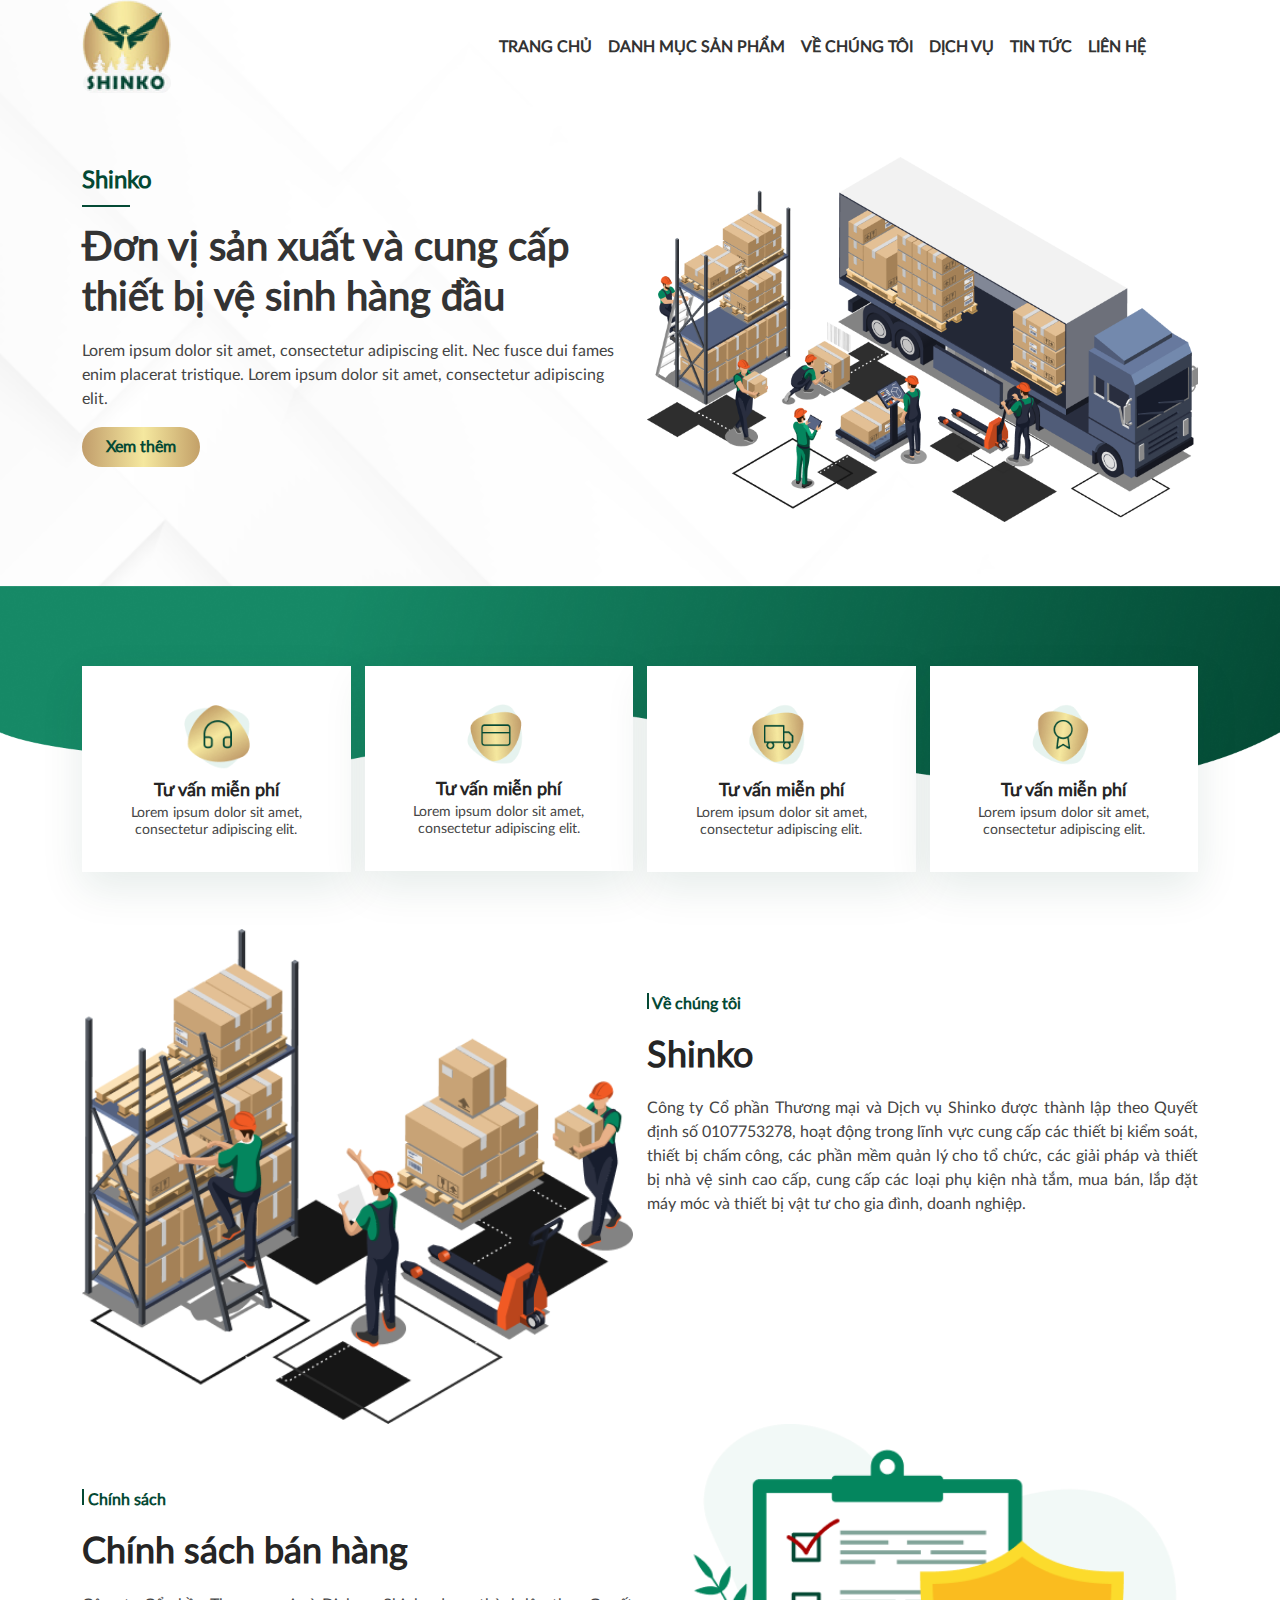
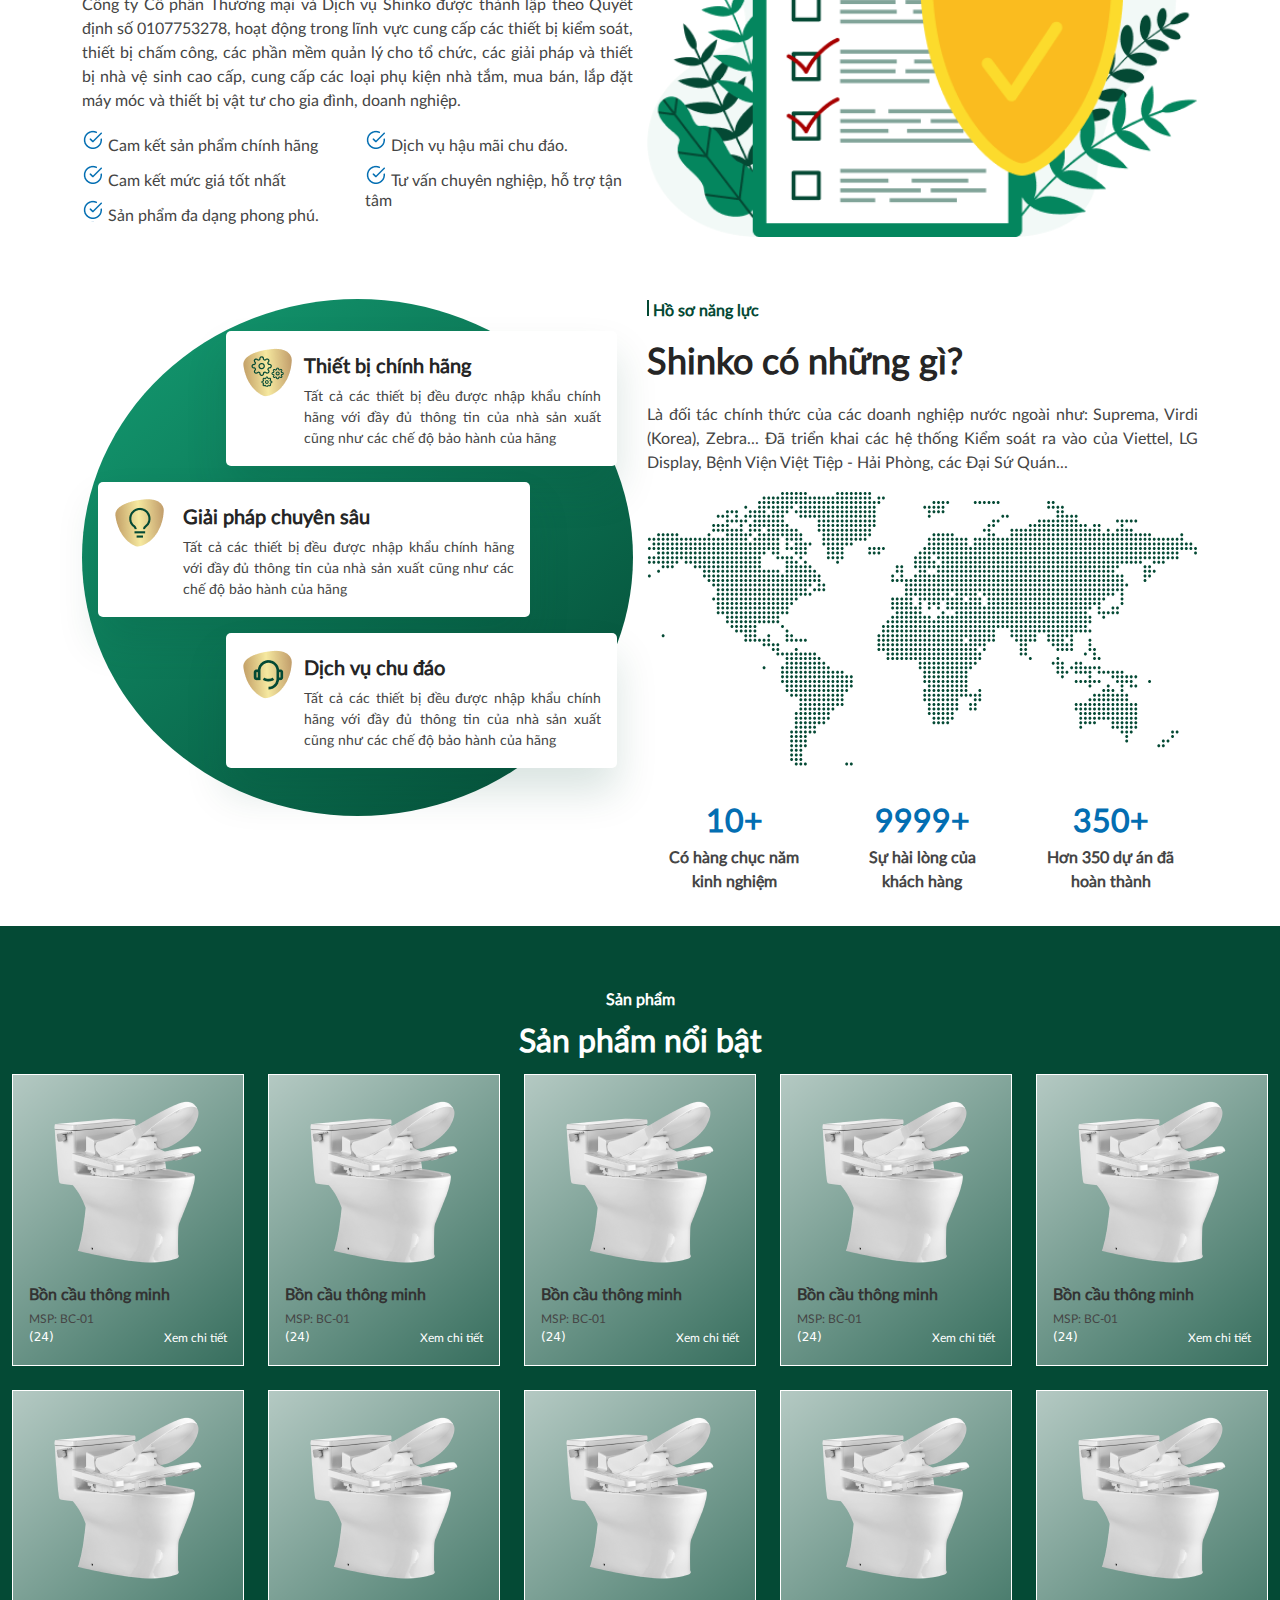
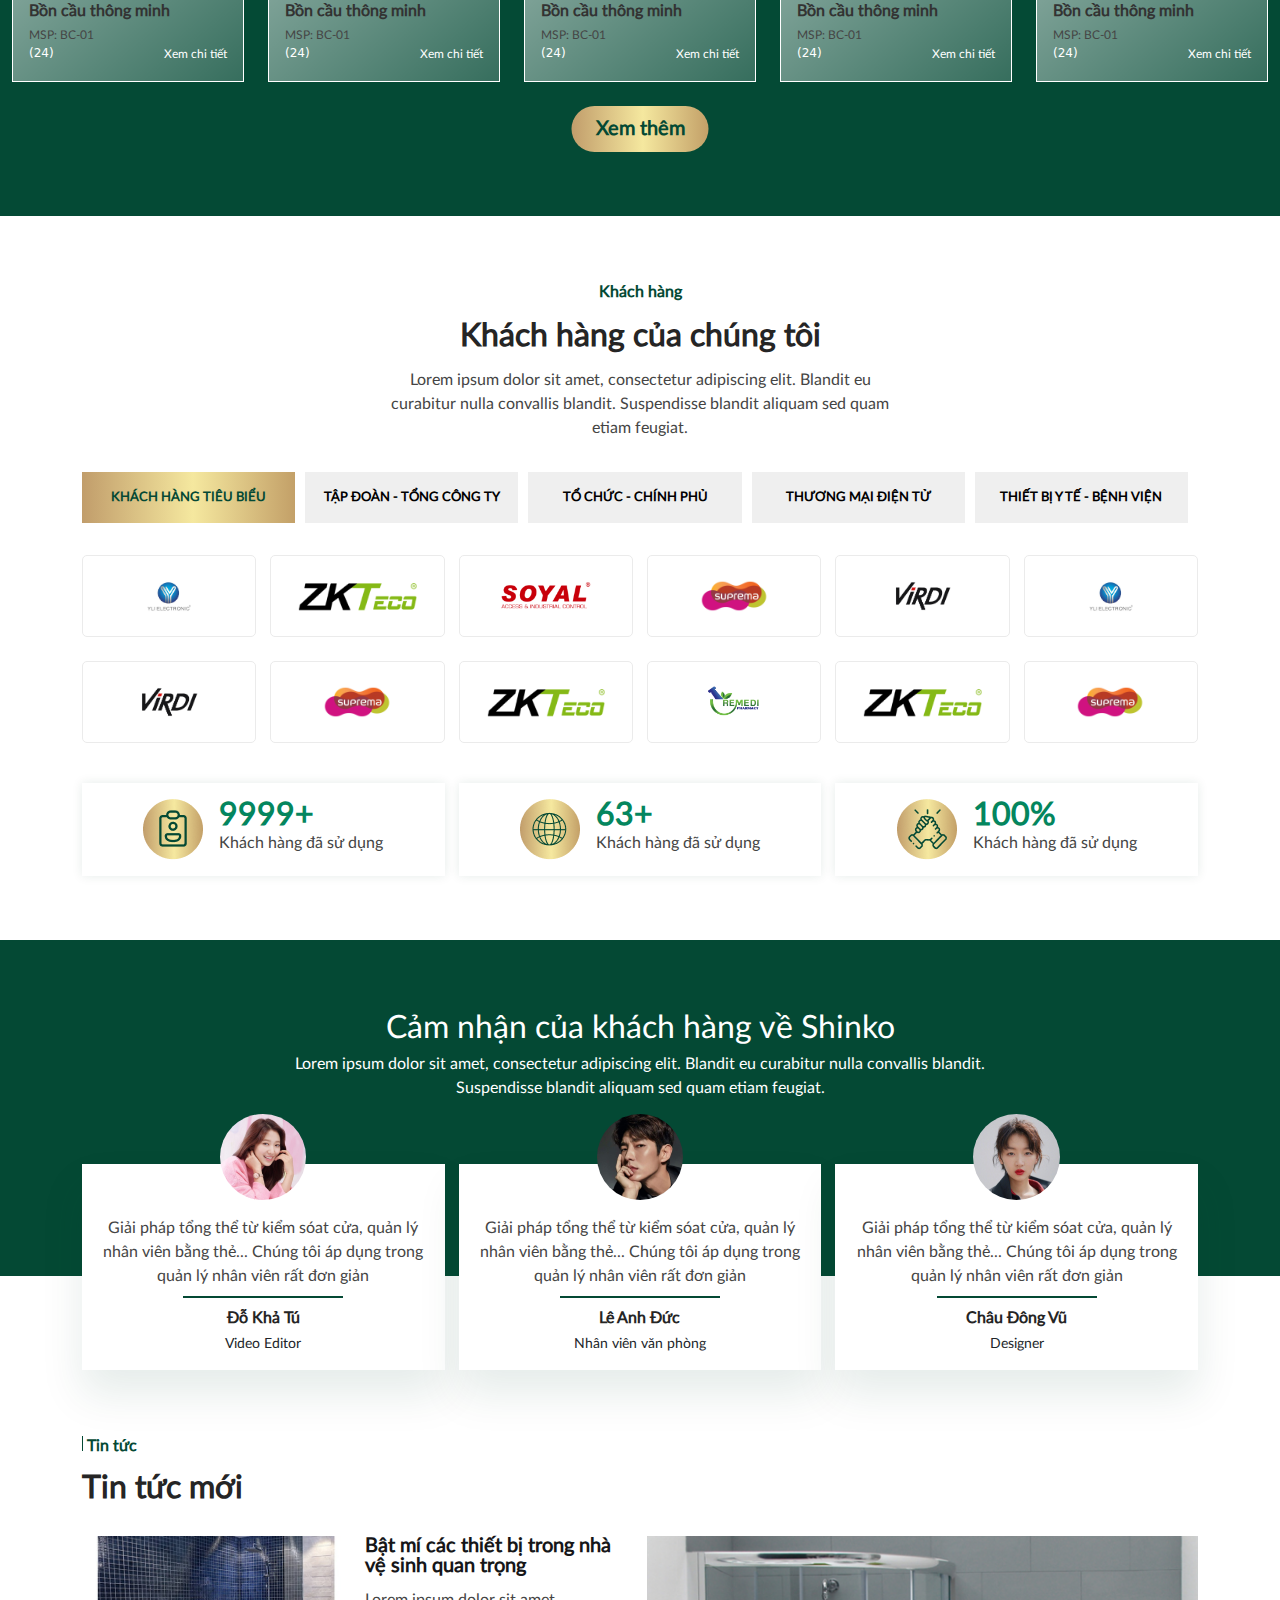
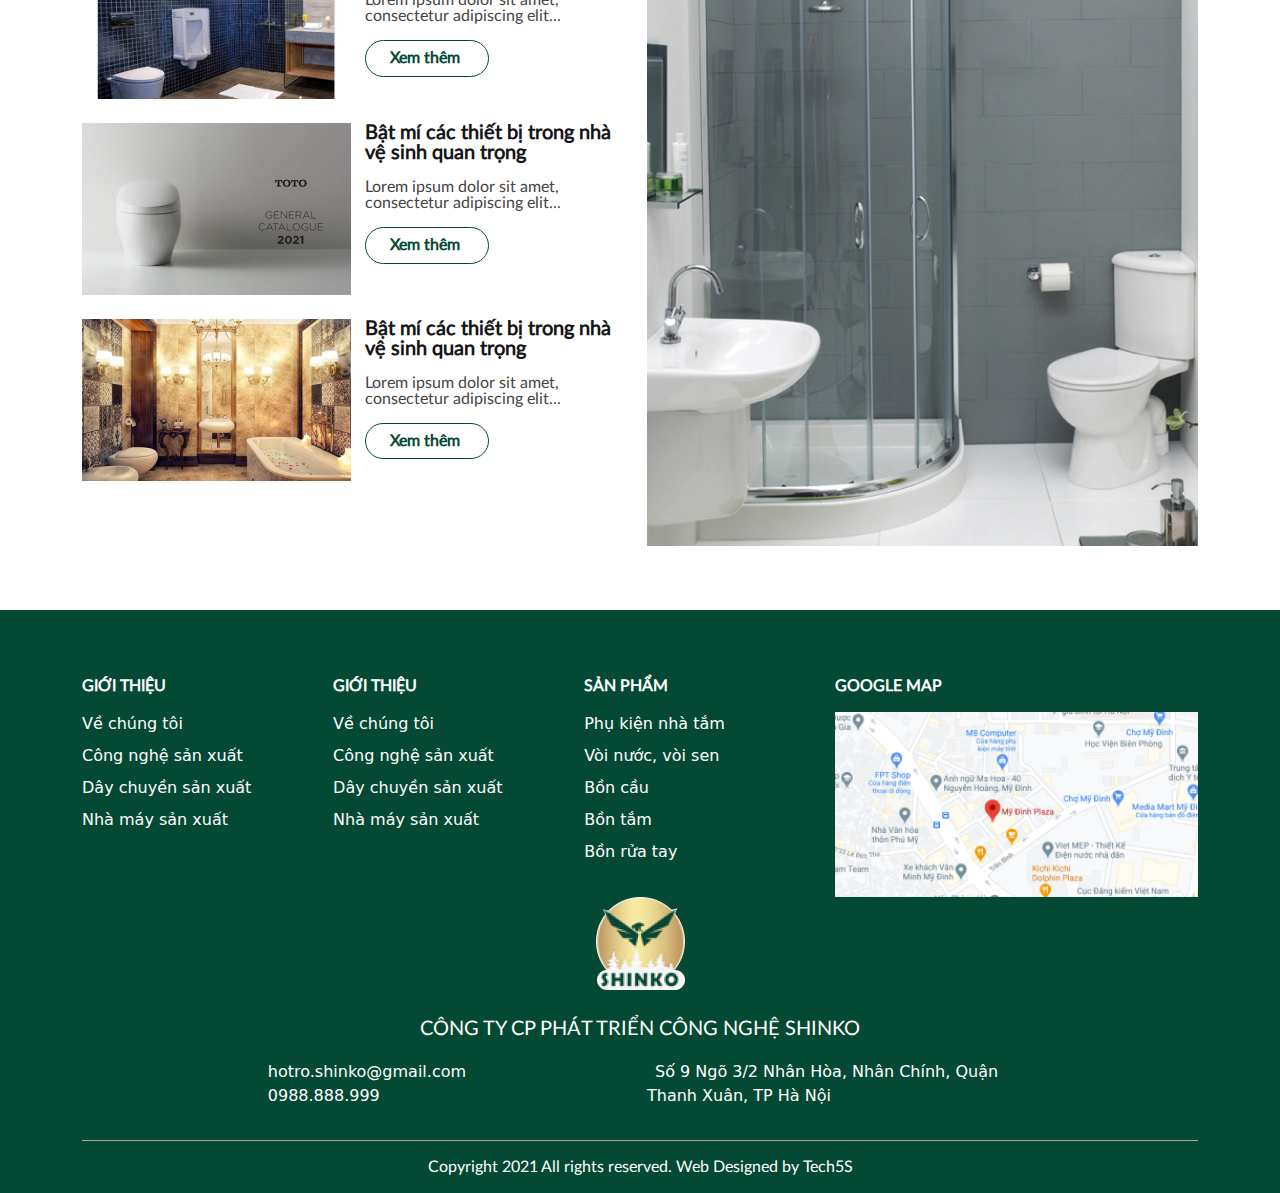
==== index2.html @ 2ec3ad92 "first-commit" ====
<!DOCTYPE html>
<html lang="en">

<head>
    <meta charset="UTF-8">
    <meta http-equiv="X-UA-Compatible" content="IE=edge">
    <meta name="viewport" content="width=device-width, initial-scale=1.0">
    <link rel="stylesheet" href="css/bootstrap.min.css">
    <link rel="stylesheet" href="css/style2.css">
    <link rel="stylesheet" href="css/responsive.css">
    <link rel="stylesheet" href="https://unpkg.com/swiper/swiper-bundle.min.css" />
    <link rel="stylesheet" href="https://pro.fontawesome.com/releases/v5.10.0/css/all.css"
        integrity="sha384-AYmEC3Yw5cVb3ZcuHtOA93w35dYTsvhLPVnYs9eStHfGJvOvKxVfELGroGkvsg+p" crossorigin="anonymous" />
    <title>Document</title>
</head>

<body>
    <header>
        <div class="container">
            <div class="header">
                <div class="row align-items-center justify-content-between">
                    <div class="col-lg-4">
                        <div class="logo">
                            <a href="" class="">
                                <img src="images/Mask Group (11).png" alt="">
                            </a>
                        </div>
                    </div>
                    <div class="col-lg-8">
                        <div class="nav-menu">
                            <ul>
                                <li><a href="">Trang chủ</a></li>
                                <li><a href="">Danh mục sản phẩm</a></li>
                                <li><a href="">Về chúng tôi</a></li>
                                <li><a href="">Dịch vụ</a></li>
                                <li><a href="">Tin tức</a></li>
                                <li><a href="">Liên hệ</a></li>
                            </ul>
                            <div class="search">
                                <i class="fal fa-search"></i>
                            </div>
                        </div>

                    </div>
                </div>
            </div>
        </div>
        <section class="banner">
            <div class="container">
                <div class="row">
                    <div class="col-lg-6">
                        <div class="banner-box">
                            <div class="title">
                                <a href="" class="text">
                                    Shinko
                                </a>
                            </div>
                            <div class="content-banner">
                                <a href="" class="text">
                                    Đơn vị sản xuất và cung cấp thiết bị vệ sinh hàng đầu
                                </a>
                            </div>
                            <div class="text_">
                                Lorem ipsum dolor sit amet, consectetur adipiscing elit. Nec fusce dui fames enim
                                placerat
                                tristique. Lorem ipsum dolor
                                sit amet, consectetur adipiscing elit.
                            </div>
                            <input type="submit" class="btn-banner" value="Xem thêm">
                        </div>
                    </div>
                    <div class="col-lg-6">
                        <div class="box-img"><a href="" class="c-img">
                                <img src="images/Group111.png" alt="">
                            </a></div>
                    </div>
                </div>
            </div>
        </section>
    </header>

    <section class="service">
        <div class="container">
            <div class="row">
                <div class="col-lg-3 col-6 mb_30">
                    <div class="box-service">
                        <div class="box-img">
                            <a href="" class="">
                                <img src="images/Group 3022.png" alt="">
                            </a>
                        </div>
                        <div class="title"><a href="" class="text">
                                Tư vấn miễn phí
                            </a></div>
                        <div class="text-content">
                            Lorem ipsum dolor sit amet, consectetur adipiscing elit.
                        </div>
                    </div>
                </div>
                <div class="col-lg-3 col-6 mb_30">
                    <div class="box-service">
                        <div class="box-img">
                            <a href="" class="">
                                <img src="images/Group 3023.png" alt="">
                            </a>
                        </div>
                        <div class="title"><a href="" class="text">
                                Tư vấn miễn phí
                            </a></div>
                        <div class="text-content">
                            Lorem ipsum dolor sit amet, consectetur adipiscing elit.
                        </div>
                    </div>
                </div>
                <div class="col-lg-3 col-6 mb_30">
                    <div class="box-service">
                        <div class="box-img">
                            <a href="" class="">
                                <img src="images/Group 3024.png" alt="">
                            </a>
                        </div>
                        <div class="title"><a href="" class="text">
                                Tư vấn miễn phí
                            </a></div>
                        <div class="text-content">
                            Lorem ipsum dolor sit amet, consectetur adipiscing elit.
                        </div>
                    </div>
                </div>
                <div class="col-lg-3 col-6 mb_30">
                    <div class="box-service">
                        <div class="box-img">
                            <a href="" class="">
                                <img src="images/Group 3025.png" alt="">
                            </a>
                        </div>
                        <div class="title"><a href="" class="text">
                                Tư vấn miễn phí
                            </a></div>
                        <div class="text-content">
                            Lorem ipsum dolor sit amet, consectetur adipiscing elit.
                        </div>
                    </div>
                </div>
            </div>
        </div>
    </section>
    <section class="policy">
        <div class="container">
            <div class="row">
                <div class="col-lg-6 col-sm-6">
                    <div class="box-1">
                        <div class="box-img">
                            <a href="" class="c-img">
                                <img src="images/Frame.png" alt="">
                            </a>
                        </div>
                    </div>
                </div>
                <div class="col-lg-6 col-sm-6">
                    <div class="box-text">
                        <div class="content">
                            <a href="" class="text">
                                Về chúng tôi
                            </a>
                        </div>
                        <div class="title">
                            <a href="" class="text">
                                Shinko
                            </a>
                        </div>
                        <div class="text_">
                            Công ty Cổ phần Thương mại và Dịch vụ Shinko được thành lập theo Quyết định số 0107753278,
                            hoạt động trong lĩnh vực cung
                            cấp các thiết bị kiểm soát, thiết bị chấm công, các phần mềm quản lý cho tổ chức, các giải
                            pháp và thiết bị nhà vệ sinh
                            cao cấp, cung cấp các loại phụ kiện nhà tắm, mua bán, lắp đặt máy móc và thiết bị vật tư cho
                            gia đình, doanh nghiệp.
                        </div>
                    </div>
                </div>
            </div>
            <div class="row">

                <div class="col-lg-6 col-sm-6">
                    <div class="box-text">
                        <div class="content">
                            <a href="" class="text">
                                Chính sách
                            </a>
                        </div>
                        <div class="title">
                            <a href="" class="text">
                                Chính sách bán hàng
                            </a>
                        </div>
                        <div class="text_">
                            Công ty Cổ phần Thương mại và Dịch vụ Shinko được thành lập theo Quyết định số 0107753278,
                            hoạt động trong lĩnh vực cung
                            cấp các thiết bị kiểm soát, thiết bị chấm công, các phần mềm quản lý cho tổ chức, các giải
                            pháp và thiết bị nhà vệ sinh
                            cao cấp, cung cấp các loại phụ kiện nhà tắm, mua bán, lắp đặt máy móc và thiết bị vật tư cho
                            gia đình, doanh nghiệp.
                        </div>
                        <div class="row">
                            <div class="col-lg-6 col-sm-6">
                                <div class="box-stick">
                                    <div class="text">
                                        Cam kết sản phẩm chính hãng
                                    </div>
                                    <div class="text">
                                        Cam kết mức giá tốt nhất
                                    </div>
                                    <div class="text">
                                        Sản phẩm đa dạng phong phú.
                                    </div>
                                </div>
                            </div>
                            <div class="col-lg-6 col-sm-6">
                                <div class="box-stick">
                                    <div class="text">
                                        Dịch vụ hậu mãi chu đáo.
                                    </div>
                                    <div class="text">
                                        Tư vấn chuyên nghiệp, hỗ trợ tận tâm
                                    </div>
                                </div>
                            </div>
                        </div>
                    </div>
                </div>
                <div class="col-lg-6 col-sm-6">
                    <div class="box-1">
                        <div class="box-img">
                            <a href="" class="c-img">
                                <img src="images/Frame1.png" alt="">
                            </a>
                        </div>
                    </div>
                </div>
            </div>
            <div class="row">
                <div class="col-lg-6">
                    <div class="box-2">
                        <div class="box-text_">
                            <div class="row">
                                <div class="col-lg-2">
                                    <div class="box-text__">
                                        <div class="box-img">
                                            <a href=""><img src="images/Group 3036.png" alt=""></a>
                                        </div>
                                    </div>
                                </div>
                                <div class="col-lg-10">
                                    <div class="text__">
                                        <div class="title">
                                            <a href="" class="text">
                                                Thiết bị chính hãng
                                            </a>
                                        </div>
                                        <div class="text">
                                            Tất cả các thiết bị đều được nhập khẩu chính hãng với đầy đủ thông tin của
                                            nhà sản xuất cũng như các chế độ bảo hành của
                                            hãng
                                        </div>
                                    </div>
                                </div>
                            </div>
                        </div>
                        <div class="box-text_ ml_0">
                            <div class="row">
                                <div class="col-lg-2">
                                    <div class="box-text__">
                                        <div class="box-img">
                                            <a href=""><img src="images/Group 3733.png" alt=""></a>
                                        </div>
                                    </div>
                                </div>
                                <div class="col-lg-10">
                                    <div class="text__">
                                        <div class="title">
                                            <a href="" class="text">
                                                Giải pháp chuyên sâu
                                            </a>
                                        </div>
                                        <div class="text">
                                            Tất cả các thiết bị đều được nhập khẩu chính hãng với đầy đủ thông tin của
                                            nhà sản xuất cũng như các chế độ bảo hành của
                                            hãng
                                        </div>
                                    </div>
                                </div>
                            </div>
                        </div>
                        <div class="box-text_">
                            <div class="row">
                                <div class="col-lg-2">
                                    <div class="box-text__">
                                        <div class="box-img">
                                            <a href=""><img src="images/Group 3734.png" alt=""></a>
                                        </div>
                                    </div>
                                </div>
                                <div class="col-lg-10">
                                    <div class="text__">
                                        <div class="title">
                                            <a href="" class="text">
                                                Dịch vụ chu đáo
                                            </a>
                                        </div>
                                        <div class="text">
                                            Tất cả các thiết bị đều được nhập khẩu chính hãng với đầy đủ thông tin của
                                            nhà sản xuất cũng như các chế độ bảo hành của
                                            hãng
                                        </div>
                                    </div>
                                </div>
                            </div>
                        </div>
                    </div>
                </div>
                <div class="col-lg-6">
                    <div class="box-text p_0">
                        <div class="content">
                            <a href="" class="text">
                                Hồ sơ năng lực
                            </a>
                        </div>
                        <div class="title">
                            <a href="" class="text">
                                Shinko có những gì?
                            </a>
                        </div>
                        <div class="text_">
                            Là đối tác chính thức của các doanh nghiệp nước ngoài như: Suprema, Virdi (Korea), Zebra...

                            Đã triển khai các hệ thống Kiểm soát ra vào của Viettel, LG Display, Bệnh Viện Việt Tiệp -
                            Hải Phòng, các Đại Sứ Quán...
                        </div>
                        <div class="box-img">
                            <a href="" class="c-img">
                                <img src="images/Vector.svg" alt="">
                            </a>
                        </div>
                        <div class="row">
                            <div class="col-lg-4 col-6">
                                <div class="box-sl">
                                    <div class="text_bold">
                                        <a href="" class="text">
                                            10+
                                        </a>
                                    </div>
                                    <div class="text_light">
                                        Có hàng chục năm kinh nghiệm
                                    </div>
                                </div>
                            </div>
                            <div class="col-lg-4 col-6">
                                <div class="box-sl">
                                    <div class="text_bold">
                                        <a href="" class="text">
                                            9999+
                                        </a>
                                    </div>
                                    <div class="text_light">
                                        Sự hài lòng của khách hàng
                                    </div>
                                </div>
                            </div>
                            <div class="col-lg-4 col-12">
                                <div class="box-sl">
                                    <div class="text_bold">
                                        <a href="" class="text">
                                            350+
                                        </a>
                                    </div>
                                    <div class="text_light">
                                        Hơn 350 dự án đã hoàn thành
                                    </div>
                                </div>
                            </div>
                        </div>
                    </div>
                </div>
            </div>
        </div>
    </section>
    <section class="products">
        <div class="container">
            <div class="title">
                <div class="text">
                    Sản phẩm
                </div>
            </div>
            <div class="text-content">
                <div class="text">Sản phẩm nổi bật</div>
            </div>
        </div>
        <div class="container-fluid">
            <div class="row row-cols-5">
                <div class="col mb_30">
                    <div class="box-product">
                        <div class="box-img">
                            <a href="" class="">
                                <img src="images/—Pngtree—toilet picture_5628728 1.png" alt="">
                            </a>
                        </div>
                        <div class="title-product">
                            <a href="" class="text">
                                Bồn cầu thông minh
                            </a>
                        </div>
                        <div class="code">
                            MSP: BC-01
                        </div>
                        <div class="box-star">
                            <div class="star">
                                <a href="">
                                    <i class="fas fa-star"></i>
                                </a>
                                <a href="">
                                    <i class="fas fa-star"></i>
                                </a>
                                <a href="">
                                    <i class="fas fa-star"></i>
                                </a>
                                <a href="">
                                    <i class="fas fa-star"></i>
                                </a>
                                <a href="">
                                    <i class="fas fa-star"></i>
                                </a>
                                <span>
                                    (24)
                                </span>

                            </div>
                            <div class="text">
                                <a href="">Xem chi tiết<i class="fal fa-angle-double-right"></i></a>
                            </div>
                        </div>
                    </div>
                </div>
                <div class="col mb_30">
                    <div class="box-product">
                        <div class="box-img">
                            <a href="" class="">
                                <img src="images/—Pngtree—toilet picture_5628728 1.png" alt="">
                            </a>
                        </div>
                        <div class="title-product">
                            <a href="" class="text">
                                Bồn cầu thông minh
                            </a>
                        </div>
                        <div class="code">
                            MSP: BC-01
                        </div>
                        <div class="box-star">
                            <div class="star">
                                <a href="">
                                    <i class="fas fa-star"></i>
                                </a>
                                <a href="">
                                    <i class="fas fa-star"></i>
                                </a>
                                <a href="">
                                    <i class="fas fa-star"></i>
                                </a>
                                <a href="">
                                    <i class="fas fa-star"></i>
                                </a>
                                <a href="">
                                    <i class="fas fa-star"></i>
                                </a>
                                <span>
                                    (24)
                                </span>
                            </div>
                            <div class="text">
                                <a href="">Xem chi tiết<i class="fal fa-angle-double-right"></i></a>
                            </div>
                        </div>
                    </div>
                </div>
                <div class="col mb_30">
                    <div class="box-product">
                        <div class="box-img">
                            <a href="" class="">
                                <img src="images/—Pngtree—toilet picture_5628728 1.png" alt="">
                            </a>
                        </div>
                        <div class="title-product">
                            <a href="" class="text">
                                Bồn cầu thông minh
                            </a>
                        </div>
                        <div class="code">
                            MSP: BC-01
                        </div>
                        <div class="box-star">
                            <div class="star">
                                <a href="">
                                    <i class="fas fa-star"></i>
                                </a>
                                <a href="">
                                    <i class="fas fa-star"></i>
                                </a>
                                <a href="">
                                    <i class="fas fa-star"></i>
                                </a>
                                <a href="">
                                    <i class="fas fa-star"></i>
                                </a>
                                <a href="">
                                    <i class="fas fa-star"></i>
                                </a>
                                <span>
                                    (24)
                                </span>
                            </div>
                            <div class="text">
                                <a href="">Xem chi tiết<i class="fal fa-angle-double-right"></i></a>
                            </div>
                        </div>
                    </div>
                </div>
                <div class="col mb_30">
                    <div class="box-product">
                        <div class="box-img">
                            <a href="" class="">
                                <img src="images/—Pngtree—toilet picture_5628728 1.png" alt="">
                            </a>
                        </div>
                        <div class="title-product">
                            <a href="" class="text">
                                Bồn cầu thông minh
                            </a>
                        </div>
                        <div class="code">
                            MSP: BC-01
                        </div>
                        <div class="box-star">
                            <div class="star">
                                <a href="">
                                    <i class="fas fa-star"></i>
                                </a>
                                <a href="">
                                    <i class="fas fa-star"></i>
                                </a>
                                <a href="">
                                    <i class="fas fa-star"></i>
                                </a>
                                <a href="">
                                    <i class="fas fa-star"></i>
                                </a>
                                <a href="">
                                    <i class="fas fa-star"></i>
                                </a>
                                <span>
                                    (24)
                                </span>
                            </div>
                            <div class="text">
                                <a href="">Xem chi tiết<i class="fal fa-angle-double-right"></i></a>
                            </div>
                        </div>
                    </div>
                </div>
                <div class="col mb_30">
                    <div class="box-product">
                        <div class="box-img">
                            <a href="" class="">
                                <img src="images/—Pngtree—toilet picture_5628728 1.png" alt="">
                            </a>
                        </div>
                        <div class="title-product">
                            <a href="" class="text">
                                Bồn cầu thông minh
                            </a>
                        </div>
                        <div class="code">
                            MSP: BC-01
                        </div>
                        <div class="box-star">
                            <div class="star">
                                <a href="">
                                    <i class="fas fa-star"></i>
                                </a>
                                <a href="">
                                    <i class="fas fa-star"></i>
                                </a>
                                <a href="">
                                    <i class="fas fa-star"></i>
                                </a>
                                <a href="">
                                    <i class="fas fa-star"></i>
                                </a>
                                <a href="">
                                    <i class="fas fa-star"></i>
                                </a>
                                <span>
                                    (24)
                                </span>
                            </div>
                            <div class="text">
                                <a href="">Xem chi tiết<i class="fal fa-angle-double-right"></i></a>
                            </div>
                        </div>
                    </div>
                </div>
                <div class="col mb_30">
                    <div class="box-product">
                        <div class="box-img">
                            <a href="" class="">
                                <img src="images/—Pngtree—toilet picture_5628728 1.png" alt="">
                            </a>
                        </div>
                        <div class="title-product">
                            <a href="" class="text">
                                Bồn cầu thông minh
                            </a>
                        </div>
                        <div class="code">
                            MSP: BC-01
                        </div>
                        <div class="box-star">
                            <div class="star">
                                <a href="">
                                    <i class="fas fa-star"></i>
                                </a>
                                <a href="">
                                    <i class="fas fa-star"></i>
                                </a>
                                <a href="">
                                    <i class="fas fa-star"></i>
                                </a>
                                <a href="">
                                    <i class="fas fa-star"></i>
                                </a>
                                <a href="">
                                    <i class="fas fa-star"></i>
                                </a>
                                <span>
                                    (24)
                                </span>
                            </div>
                            <div class="text">
                                <a href="">Xem chi tiết<i class="fal fa-angle-double-right"></i></a>
                            </div>
                        </div>
                    </div>
                </div>
                <div class="col mb_30">
                    <div class="box-product">
                        <div class="box-img">
                            <a href="" class="">
                                <img src="images/—Pngtree—toilet picture_5628728 1.png" alt="">
                            </a>
                        </div>
                        <div class="title-product">
                            <a href="" class="text">
                                Bồn cầu thông minh
                            </a>
                        </div>
                        <div class="code">
                            MSP: BC-01
                        </div>
                        <div class="box-star">
                            <div class="star">
                                <a href="">
                                    <i class="fas fa-star"></i>
                                </a>
                                <a href="">
                                    <i class="fas fa-star"></i>
                                </a>
                                <a href="">
                                    <i class="fas fa-star"></i>
                                </a>
                                <a href="">
                                    <i class="fas fa-star"></i>
                                </a>
                                <a href="">
                                    <i class="fas fa-star"></i>
                                </a>
                                <span>
                                    (24)
                                </span>
                            </div>
                            <div class="text">
                                <a href="">Xem chi tiết<i class="fal fa-angle-double-right"></i></a>
                            </div>
                        </div>
                    </div>
                </div>
                <div class="col mb_30">
                    <div class="box-product">
                        <div class="box-img">
                            <a href="" class="">
                                <img src="images/—Pngtree—toilet picture_5628728 1.png" alt="">
                            </a>
                        </div>
                        <div class="title-product">
                            <a href="" class="text">
                                Bồn cầu thông minh
                            </a>
                        </div>
                        <div class="code">
                            MSP: BC-01
                        </div>
                        <div class="box-star">
                            <div class="star">
                                <a href="">
                                    <i class="fas fa-star"></i>
                                </a>
                                <a href="">
                                    <i class="fas fa-star"></i>
                                </a>
                                <a href="">
                                    <i class="fas fa-star"></i>
                                </a>
                                <a href="">
                                    <i class="fas fa-star"></i>
                                </a>
                                <a href="">
                                    <i class="fas fa-star"></i>
                                </a>
                                <span>
                                    (24)
                                </span>
                            </div>
                            <div class="text">
                                <a href="">Xem chi tiết<i class="fal fa-angle-double-right"></i></a>
                            </div>
                        </div>
                    </div>
                </div>
                <div class="col mb_30">
                    <div class="box-product">
                        <div class="box-img">
                            <a href="" class="">
                                <img src="images/—Pngtree—toilet picture_5628728 1.png" alt="">
                            </a>
                        </div>
                        <div class="title-product">
                            <a href="" class="text">
                                Bồn cầu thông minh
                            </a>
                        </div>
                        <div class="code">
                            MSP: BC-01
                        </div>
                        <div class="box-star">
                            <div class="star">
                                <a href="">
                                    <i class="fas fa-star"></i>
                                </a>
                                <a href="">
                                    <i class="fas fa-star"></i>
                                </a>
                                <a href="">
                                    <i class="fas fa-star"></i>
                                </a>
                                <a href="">
                                    <i class="fas fa-star"></i>
                                </a>
                                <a href="">
                                    <i class="fas fa-star"></i>
                                </a>
                                <span>
                                    (24)
                                </span>
                            </div>
                            <div class="text">
                                <a href="">Xem chi tiết<i class="fal fa-angle-double-right"></i></a>
                            </div>
                        </div>
                    </div>
                </div>
                <div class="col mb_30">
                    <div class="box-product">
                        <div class="box-img">
                            <a href="" class="">
                                <img src="images/—Pngtree—toilet picture_5628728 1.png" alt="">
                            </a>
                        </div>
                        <div class="title-product">
                            <a href="" class="text">
                                Bồn cầu thông minh
                            </a>
                        </div>
                        <div class="code">
                            MSP: BC-01
                        </div>
                        <div class="box-star">
                            <div class="star">
                                <a href="">
                                    <i class="fas fa-star"></i>
                                </a>
                                <a href="">
                                    <i class="fas fa-star"></i>
                                </a>
                                <a href="">
                                    <i class="fas fa-star"></i>
                                </a>
                                <a href="">
                                    <i class="fas fa-star"></i>
                                </a>
                                <a href="">
                                    <i class="fas fa-star"></i>
                                </a>
                                <span>
                                    (24)
                                </span>
                            </div>
                            <div class="text">
                                <a href="">Xem chi tiết<i class="fal fa-angle-double-right"></i></a>
                            </div>
                        </div>
                    </div>
                </div>
            </div>
            <button>Xem thêm</button>
        </div>
    </section>
    <section class="client">
        <div class="container">
            <div class="title">
                <a href="" class="text">Khách hàng</a>
            </div>
            <div class="text-content">
                <a href="" class="text">
                    Khách hàng của chúng tôi
                </a>
            </div>
            <div class="text_p">
                Lorem ipsum dolor sit amet, consectetur adipiscing elit. Blandit eu curabitur nulla convallis blandit.
                Suspendisse
                blandit aliquam sed quam etiam feugiat.
            </div>
            <div class="tabs">
                <button class="tablinks active" data-electronic="allproducts">Khách hàng tiêu biểu</button>
                <button class="tablinks" data-electronic="Microcontrollers">Tập đoàn - tổng công ty</button>
                <button class="tablinks" data-electronic="module">Tổ chức - Chính phủ</button>
                <button class="tablinks" data-electronic="module">Thương mại điện tử</button>
                <button class="tablinks" data-electronic="module">Thiết bị y tế - Bệnh viện</button>
            </div>
            <div class="wrapper_tabcontent">
                <div id="allproducts" class="tabcontent active">
                    <div class="row">
                        <div class="col-lg-2 col-6">
                            <div class="box-img mb_30">
                                <a href="" class="d-flex img item-partner c-img">
                                    <img src="images/INpf4Z1P_400x400 1-1.png" alt="">
                                </a>
                            </div>
                        </div>
                        <div class="col-lg-2 col-6">
                            <div class="box-img mb_30">
                                <a href="" class="d-flex img item-partner c-img">
                                    <img src="images/kisspng-zkteco-access-control-time-and-attendance-smart-lo-5b144ac8158034 1.png"
                                        alt="">
                                </a>
                            </div>
                        </div>
                        <div class="col-lg-2 col-6">
                            <div class="box-img mb_30">
                                <a href="" class="d-flex img item-partner c-img">
                                    <img src="images/T-09515489 1.png" alt="">
                                </a>
                            </div>
                        </div>
                        <div class="col-lg-2 col-6">
                            <div class="box-img mb_30">
                                <a href="" class="d-flex img item-partner c-img">
                                    <img src="images/suprema-logo 1.png" alt="">
                                </a>
                            </div>
                        </div>
                        <div class="col-lg-2 col-6">
                            <div class="box-img mb_30">
                                <a href="" class="d-flex img item-partner c-img">
                                    <img src="images/VirdiLogo 1.png" alt="">
                                </a>
                            </div>
                        </div>
                        <div class="col-lg-2 col-6">
                            <div class="box-img mb_30">
                                <a href="" class="d-flex img item-partner c-img">
                                    <img src="images/INpf4Z1P_400x400 1-1.png" alt="">
                                </a>
                            </div>
                        </div>
                        <div class="col-lg-2 col-6">
                            <div class="box-img mb_30">
                                <a href="" class="d-flex img item-partner c-img">
                                    <img src="images/VirdiLogo 1.png" alt="">
                                </a>
                            </div>
                        </div>
                        <div class="col-lg-2 col-6">
                            <div class="box-img mb_30">
                                <a href="" class="d-flex img item-partner c-img">
                                    <img src="images/suprema-logo 1.png" alt="">
                                </a>
                            </div>
                        </div>

                        <div class="col-lg-2 col-6">
                            <div class="box-img mb_30">
                                <a href="" class="d-flex img item-partner c-img">
                                    <img src="images/kisspng-zkteco-access-control-time-and-attendance-smart-lo-5b144ac8158034 1.png"
                                        alt="">
                                </a>
                            </div>
                        </div>
                        <div class="col-lg-2 col-6">
                            <div class="box-img mb_30">
                                <a href="" class="d-flex img item-partner c-img">
                                    <img src="images/image7581.png" alt="">
                                </a>
                            </div>
                        </div>
                        <div class="col-lg-2 col-6">
                            <div class="box-img mb_30">
                                <a href="" class="d-flex img item-partner c-img">
                                    <img src="images/kisspng-zkteco-access-control-time-and-attendance-smart-lo-5b144ac8158034 1.png"
                                        alt="">
                                </a>
                            </div>
                        </div>
                        <div class="col-lg-2 col-6">
                            <div class="box-img mb_30">
                                <a href="" class="d-flex img item-partner c-img">
                                    <img src="images/suprema-logo 1.png" alt="">
                                </a>
                            </div>
                        </div>
                    </div>
                </div>

                <div id="Microcontrollers" class="tabcontent">
                    <div class="row">
                        <div class="col-lg-2 col-6">
                            <div class="box-img mb_30">
                                <a href="" class="d-flex img item-partner c-img">
                                    <img src="images/INpf4Z1P_400x400 1-1.png" alt="">
                                </a>
                            </div>
                        </div>
                        <div class="col-lg-2 col-6">
                            <div class="box-img mb_30">
                                <a href="" class="d-flex img item-partner c-img">
                                    <img src="images/kisspng-zkteco-access-control-time-and-attendance-smart-lo-5b144ac8158034 1.png"
                                        alt="">
                                </a>
                            </div>
                        </div>
                        <div class="col-lg-2 col-6">
                            <div class="box-img mb_30">
                                <a href="" class="d-flex img item-partner c-img">
                                    <img src="images/T-09515489 1.png" alt="">
                                </a>
                            </div>
                        </div>
                        <div class="col-lg-2 col-6">
                            <div class="box-img mb_30">
                                <a href="" class="d-flex img item-partner c-img">
                                    <img src="images/suprema-logo 1.png" alt="">
                                </a>
                            </div>
                        </div>
                        <div class="col-lg-2 col-6">
                            <div class="box-img mb_30">
                                <a href="" class="d-flex img item-partner c-img">
                                    <img src="images/VirdiLogo 1.png" alt="">
                                </a>
                            </div>
                        </div>
                        <div class="col-lg-2 col-6">
                            <div class="box-img mb_30">
                                <a href="" class="d-flex img item-partner c-img">
                                    <img src="images/INpf4Z1P_400x400 1-1.png" alt="">
                                </a>
                            </div>
                        </div>
                        <div class="col-lg-2 col-6">
                            <div class="box-img mb_30">
                                <a href="" class="d-flex img item-partner c-img">
                                    <img src="images/VirdiLogo 1.png" alt="">
                                </a>
                            </div>
                        </div>
                        <div class="col-lg-2 col-6">
                            <div class="box-img mb_30">
                                <a href="" class="d-flex img item-partner c-img">
                                    <img src="images/suprema-logo 1.png" alt="">
                                </a>
                            </div>
                        </div>

                        <div class="col-lg-2 col-6">
                            <div class="box-img mb_30">
                                <a href="" class="d-flex img item-partner c-img">
                                    <img src="images/kisspng-zkteco-access-control-time-and-attendance-smart-lo-5b144ac8158034 1.png"
                                        alt="">
                                </a>
                            </div>
                        </div>
                        <div class="col-lg-2 col-6">
                            <div class="box-img mb_30">
                                <a href="" class="d-flex img item-partner c-img">
                                    <img src="images/image7581.png" alt="">
                                </a>
                            </div>
                        </div>
                        <div class="col-lg-2 col-6">
                            <div class="box-img mb_30">
                                <a href="" class="d-flex img item-partner c-img">
                                    <img src="images/kisspng-zkteco-access-control-time-and-attendance-smart-lo-5b144ac8158034 1.png"
                                        alt="">
                                </a>
                            </div>
                        </div>
                        <div class="col-lg-2 col-6">
                            <div class="box-img mb_30">
                                <a href="" class="d-flex img item-partner c-img">
                                    <img src="images/suprema-logo 1.png" alt="">
                                </a>
                            </div>
                        </div>
                    </div>
                </div>

                <div id="module" class="tabcontent">
                    Teestt

                </div>
            </div>

            <div class="client_ ">
                <div class="row align-items-center">
                    <div class="col-lg-4 col-12">
                        <div class="box-client justify-content-center">
                            <a href="">
                                <img src="images/Group 7433.png" alt="">
                            </a>
                            <div class="text">
                                <div class="text_bold">
                                    9999+
                                </div>
                                <div class="text_light">
                                    Khách hàng đã sử dụng
                                </div>
                            </div>
                        </div>
                    </div>
                    <div class="col-lg-4 col-6">
                        <div class="box-client  justify-content-center">
                            <a href="">
                                <img src="images/Group 7437.png" alt="">
                            </a>
                            <div class="text">
                                <div class="text_bold">
                                    63+
                                </div>
                                <div class="text_light">
                                    Khách hàng đã sử dụng
                                </div>
                            </div>
                        </div>
                    </div>
                    <div class="col-lg-4 col-6">
                        <div class="box-client  justify-content-center">
                            <a href="">
                                <img src="images/Group 7438.png" alt="">
                            </a>
                            <div class="text">
                                <div class="text_bold">
                                    100%
                                </div>
                                <div class="text_light">
                                    Khách hàng đã sử dụng
                                </div>
                            </div>
                        </div>
                    </div>
                </div>
            </div>
        </div>
    </section>
    <section class="review">
        <div class="top">
            <div class="title">
                <a href="" class="text">
                    Cảm nhận của khách hàng về Shinko
                </a>
            </div>
            <div class="text-content">
                Lorem ipsum dolor sit amet, consectetur adipiscing elit. Blandit eu curabitur nulla convallis
                blandit.
                Suspendisse
                blandit aliquam sed quam etiam feugiat.
            </div>
        </div>
        <div class="box-x">
            <div class="container">
                <div class="row">
                    <div class="col-lg-4">
                        <div class="box-review">
                            <div class="box-img">
                                <a href="" class=""><img src="images/Park-Shin-Hye-nhan-hau-e1601215676616 1.png"
                                        alt=""></a>
                            </div>
                            <div class="text-review">
                                Giải pháp tổng thể từ kiểm sóat cửa, quản lý nhân viên bằng thẻ... Chúng tôi áp dụng
                                trong
                                quản lý nhân viên rất đơn giản
                            </div>
                            <div class="name-review">
                                Đỗ Khả Tú
                            </div>
                            <div class="vi-tri">
                                Video Editor
                            </div>
                        </div>
                    </div>
                    <div class="col-lg-4">
                        <div class="box-review">
                            <div class="box-img">
                                <a href="" class=""><img
                                        src="images/202007300408124006-8d0d3279-3c90-4b0a-b483-aafe30b5dab9 1.png"
                                        alt="">
                                </a>
                            </div>
                            <div class="text-review">
                                Giải pháp tổng thể từ kiểm sóat cửa, quản lý nhân viên bằng thẻ... Chúng tôi áp dụng
                                trong
                                quản lý nhân viên rất đơn giản
                            </div>
                            <div class="name-review">
                                Lê Anh Đức
                            </div>
                            <div class="vi-tri">
                                Nhân viên văn phòng
                            </div>
                        </div>
                    </div>
                    <div class="col-lg-4">
                        <div class="box-review mb_0">
                            <div class="box-img">
                                <a href="" class=""><img src="images/photo-1-15806977500571622772397 1.png" alt=""></a>
                            </div>
                            <div class="text-review">
                                Giải pháp tổng thể từ kiểm sóat cửa, quản lý nhân viên bằng thẻ... Chúng tôi áp dụng
                                trong
                                quản lý nhân viên rất đơn giản
                            </div>
                            <div class="name-review">
                                Châu Đông Vũ
                            </div>
                            <div class="vi-tri">
                                Designer
                            </div>
                        </div>
                    </div>
                </div>
            </div>
        </div>
        </div>
    </section>
    <section class="new">
        <div class="container">
            <div class="title">
                <div class="text">
                    Tin tức
                </div>
            </div>
            <div class="content">
                <a href="" class="text">
                    Tin tức mới
                </a>
            </div>
            <div class="row">
                <div class="col-lg-6">
                    <div class="box-new">
                        <div class="new_">
                            <div class="row">
                                <div class="col-lg-6 mb_30">
                                    <div class="box-img">
                                        <a href="" class="c-img">
                                            <img src="images/banner.png" alt=""></a>
                                    </div>
                                </div>
                                <div class="col-lg-6">
                                    <div class="new-conttent">
                                        <div class="title-p">
                                            <a href="" class="text">
                                                Bật mí các thiết bị trong nhà vệ sinh quan trọng
                                            </a>
                                        </div>
                                        <div class="content-p">
                                            Lorem ipsum dolor sit amet, consectetur adipiscing elit...
                                        </div>
                                        <input type="submit" value="Xem thêm " class="btn-new">
                                    </div>
                                </div>
                            </div>
                        </div>
                        <div class="new_">
                            <div class="row">
                                <div class="col-lg-6 mb_30">
                                    <div class="box-img">
                                        <a href="" class="c-img">
                                            <img src="images/banner (1).png" alt=""></a>
                                    </div>
                                </div>
                                <div class="col-lg-6">
                                    <div class="new-conttent">
                                        <div class="title-p">
                                            <a href="" class="text">
                                                Bật mí các thiết bị trong nhà vệ sinh quan trọng
                                            </a>
                                        </div>
                                        <div class="content-p">
                                            Lorem ipsum dolor sit amet, consectetur adipiscing elit...
                                        </div>
                                        <input type="submit" value="Xem thêm " class="btn-new">
                                    </div>
                                </div>
                            </div>
                        </div>
                        <div class="new_">
                            <div class="row">
                                <div class="col-lg-6 mb_30">
                                    <div class="box-img">
                                        <a href="" class="c-img">
                                            <img src="images/banner (2).png" alt=""></a>
                                    </div>
                                </div>
                                <div class="col-lg-6">
                                    <div class="new-conttent">
                                        <div class="title-p">
                                            <a href="" class="text">
                                                Bật mí các thiết bị trong nhà vệ sinh quan trọng
                                            </a>
                                        </div>
                                        <div class="content-p">
                                            Lorem ipsum dolor sit amet, consectetur adipiscing elit...
                                        </div>
                                        <input type="submit" value="Xem thêm " class="btn-new">
                                    </div>
                                </div>
                            </div>
                        </div>
                    </div>
                </div>
                <div class="col-lg-6">
                    <div class="box-img"><a href="" class="c-img"><img src="images/phòng tắm đứng 1.png" alt=""></a>
                    </div>
                </div>
            </div>
        </div>
    </section>
    <footer>
        <div class="container">
            <div class="footer">
                <div class="row">

                    <div class="col-lg-8">
                        <div class="row">
                            <div class="col-lg-4 col-6">
                                <div class="introduce">
                                    <div class="title"><a href="" class="text">GIỚI THIỆU</a></div>
                                    <ul>
                                        <li><a href="">Về chúng tôi</a></li>
                                        <li><a href="">Công nghệ sản xuất</a></li>
                                        <li><a href="">Dây chuyền sản xuất</a></li>
                                        <li><a href="">Nhà máy sản xuất</a></li>
                                    </ul>
                                </div>
                            </div>
                            <div class="col-lg-4 col-6">
                                <div class="introduce">
                                    <div class="title"><a href="" class="text">GIỚI THIỆU</a></div>
                                    <ul>
                                        <li><a href="">Về chúng tôi</a></li>
                                        <li><a href="">Công nghệ sản xuất</a></li>
                                        <li><a href="">Dây chuyền sản xuất</a></li>
                                        <li><a href="">Nhà máy sản xuất</a></li>
                                    </ul>
                                </div>
                            </div>
                            <div class="col-lg-4">
                                <div class="product">
                                    <div class="title"><a href="" class="text">SẢN PHẨM</a></div>
                                    <ul>
                                        <li><a href="">Phụ kiện nhà tắm</a></li>
                                        <li><a href="">Vòi nước, vòi sen</a></li>
                                        <li><a href="">Bồn cầu</a></li>
                                        <li><a href="">Bồn tắm</a></li>
                                        <li><a href="">Bồn rửa tay</a></li>
                                    </ul>
                                </div>
                            </div>
                        </div>

                    </div>

                    <div class="col-lg-4">
                        <div class="map_">
                            <div class="map">
                                <div class="title"><a href="" class="text">GOOGLE MAP</a></div>
                            </div>
                            <div class="box"><a href="" class="c-img"><img src="images/Rectangle 1263.png" alt=""></a>
                            </div>
                        </div>
                    </div>
                    <div class="col-lg-12">
                        <div class="box-img">
                            <a href="" class="">
                                <img src="images/Mask Group (11).png" alt="">
                            </a>
                            <div class="text-cty">
                                Công ty cp phát triển công nghệ shinko
                            </div>
                        </div>

                        <div class="box-contact_">
                            <div class="row">
                                <div class="col-lg-6">
                                    <div class="contact__">
                                        <a href="mailto:hotro.shinko@gmail.com" class="email">
                                            <i class="fal fa-envelope"></i>hotro.shinko@gmail.com
                                        </a>
                                        <a href="tel:098888999" class="phone">
                                            <i class="fal fa-phone-alt"></i>0988.888.999
                                        </a>
                                    </div>
                                </div>
                                <div class="col-lg-6">
                                    <div class="box-adress">
                                        <a href="">
                                            <i class="far fa-map-marker-alt"></i> Số 9 Ngõ 3/2 Nhân Hòa, Nhân Chính,
                                            Quận Thanh Xuân, TP Hà Nội
                                        </a>
                                    </div>
                                </div>
                            </div>


                        </div>
                    </div>
                </div>
            </div>
            <div class="text-bottom">
                Copyright 2021 All rights reserved. Web Designed by Tech5S
            </div>
        </div>
    </footer>
    <script src="https://ajax.googleapis.com/ajax/libs/jquery/3.4.1/jquery.min.js"></script>
    <script src="https://unpkg.com/swiper/swiper-bundle.min.js"></script>
    <script src="js/script.js"></script>
</body>

</html>
---- css/style2.css ----
* {
  margin: 0;
  padding: 0;
}
html,
body {
  font-size: 16px;
}
@font-face {
  font-family: Lato;
  src: url(../font/Font-Lato/Font-Lato/Font-lato/Lato-Regular_2.ttf);
}
@font-face {
  font-family: San Francisco Display;
  src: url(../font/San-Francisco/SanFranciscoDisplay-Light.otf);
}
a {
  text-decoration: none;
  color: #fff;
}
.c-img img {
  width: 100%;
}
.mb_30 {
  margin-bottom: 1.5rem;
}
header {
  background-image: url(../images/348\ [Converted]-01\ 1.png);
  background-size: cover;
  background-repeat: no-repeat;
}
.nav-menu {
  text-align: center;
  display: flex;
}
.nav-menu ul {
  display: flex;
  margin-bottom: 0;
}
.nav-menu ul li {
  list-style: none;
  padding: 0 0.5rem;
}
.nav-menu ul li a {
  color: #333333;
  text-transform: uppercase;
  font-family: Lato;
  font-weight: bold;
  line-height: 1.5;
  font-size: 1rem;
}
.search {
  padding-left: 1rem;
}
.banner {
  padding: 4rem 0;
}
.banner-box .title .text {
  font-family: Lato;
  font-style: normal;
  font-weight: bold;
  font-size: 1.5rem;
  line-height: 2;
  color: #044934;
  display: inline-block;
  margin-bottom: 1rem;
}
.banner-box .title .text::after {
  content: "";
  width: 3rem;
  height: 2px;
  background-color: #044a35;
  display: block;
}
.banner-box .content-banner .text {
  font-family: Lato;
  font-style: normal;
  font-weight: bold;
  font-size: 2.5rem;
  line-height: 1.25;
  color: #333333;
  display: inline-block;
  margin-bottom: 1rem;
}
.banner-box .text_ {
  font-family: Lato;
  font-style: normal;
  font-weight: normal;
  font-size: 1rem;
  line-height: 1.5;
  color: #454545;
  display: inline-block;
  margin-bottom: 1rem;
}
.banner-box .btn-banner {
  background: linear-gradient(90deg, #c19d6b 0%, #f5e89f 52.08%, #c3a068 100%);
  border-radius: 99px;
  padding: 0.5rem 1.5rem;
  border: none;
  font-family: Lato;
  font-style: normal;
  font-weight: bold;
  font-size: 1rem;
  line-height: 1.5;
  color: #044934;
}
.service {
  background-image: url(../images/Vector\ 55.png);
  background-size: contain;
  background-repeat: no-repeat;
  padding: 5rem 0 2rem 0;
}
.box-service {
  background-color: #fff;
  text-align: center;
  padding: 2rem 1rem;
  box-shadow: 0px 16px 40px rgba(4, 73, 52, 0.1);
}
.box-service .box-img img {
  width: 100%;
  max-width: 5rem;
  max-height: 5rem;
}
.box-service .title .text {
  font-family: Lato;
  font-style: normal;
  font-weight: bold;
  font-size: 1.125rem;
  line-height: 1.5;
  text-align: center;
  color: #252525;
}
.box-service .text-content {
  font-family: Lato;
  font-style: normal;
  font-weight: normal;
  font-size: 0.875rem;
  line-height: 1.25;
  /* or 143% */

  text-align: center;

  /* Body */

  color: #454545;
}
.box-text .content .text {
  font-family: Lato;
  font-style: normal;
  font-weight: 600;
  font-size: 1rem;
  line-height: 1.25;
  color: #044934;
}
.box-text .content .text::before {
  content: "";
  background-color: #044934;
  width: 2px;
  height: 1rem;
  display: inline-flex;
}
.box-text {
  padding: 4rem 0;
}
.box-text .title .text {
  font-family: Lato;
  font-style: normal;
  font-weight: bold;
  font-size: 2.25rem;
  line-height: 2.235;
  /* identical to box height, or 94% */

  /* Title */

  color: #252525;
}
.box-text .text_ {
  font-family: Lato;
  font-style: normal;
  font-weight: normal;
  font-size: 1rem;
  line-height: 1.5;
  color: #454545;
  text-align: justify;
  display: inline-block;
  margin-bottom: 1rem;
}
.box-stick .text {
  display: inline-block;
  margin-bottom: 0.5rem;
  font-family: Lato;
  font-style: normal;
  font-weight: normal;
  font-size: 1rem;
  line-height: 1.25;
  color: #454545;
}
.box-stick .text::before {
  content: "";
  background-image: url(../images/Group\ 34.png);
  width: 1.4rem;
  height: 1.4rem;
  display: inline-block;
}
.box-2 {
  background: linear-gradient(140.14deg, #13986f 4.99%, #044934 101.18%);
  border-radius: 50%;
  padding: 2rem 1rem;
}
.box-text_ {
  background: #fff;
  margin-left: 8rem;
  box-shadow: 0px 24px 40px rgba(4, 73, 52, 0.15);
  border-radius: 5px;
  margin-bottom: 1rem;
  padding: 1rem;
  max-width: 27rem;
  text-align: justify;
}
.ml_0 {
  margin-left: 0;
}
.p_0 {
  padding: 0;
}
.text__ .title .text {
  font-family: Lato;
  font-style: normal;
  font-weight: bold;
  font-size: 1.25rem;
  line-height: 2;
  color: #252525;
}
.text__ .text {
  font-family: Lato;
  font-style: normal;
  font-weight: normal;
  font-size: 0.875rem;
  line-height: 1.5;
  color: #454545;
}
.box-sl {
  text-align: center;
  padding: 2rem 1rem;
}
.box-sl .text_bold .text {
  font-family: Lato;
  font-style: normal;
  font-weight: bold;
  font-size: 2rem;
  line-height: 1.5;
  color: #036eb2;
}
.box-sl .text_light {
  font-family: Lato;
  font-style: normal;
  font-weight: 600;
  font-size: 1rem;
  line-height: 1.5;
  text-align: center;
  color: #454545;
}
.products {
  padding: 4rem 0;

  /* background-image: url(../images/SL_042620_30310_29\ 1.png); */
  /* background-size: cover;
  mix-blend-mode: overlay; */
  background-color: #044a35;
}
.products .title .text {
  font-family: Lato;
  font-style: normal;
  font-weight: 600;
  font-size: 1rem;
  line-height: 1.25;
  color: #ffffff;
  text-align: center;
}
.products .text-content .text {
  font-family: Lato;
  font-style: normal;
  font-weight: bold;
  font-size: 2rem;
  line-height: 2;
  color: #ffffff;
  text-align: center;
}
.products button {
  background: linear-gradient(90deg, #c19d6b 0%, #f5e89f 52.08%, #c3a068 100%);
  border-radius: 99px;
  font-family: Lato;
  font-style: normal;
  font-weight: bold;
  font-size: 1.25rem;
  line-height: 1.5;
  color: #044934;
  position: relative;
  left: 50%;
  transform: translateX(-50%);
  border: none;
  padding: 0.5rem 1.5rem;
}
.box-product {
  background: linear-gradient(
    141.22deg,
    rgba(255, 255, 255, 0.7) 0%,
    rgba(255, 255, 255, 0.2) 100%
  );

  border: 1px solid #ffffff;
  box-sizing: border-box;
  padding: 1rem;
}
.box-product .box-img {
  text-align: center;
  margin-bottom: 1rem;
}
.box-product .title-product .text {
  font-family: Lato;
  font-style: normal;
  font-weight: 600;
  font-size: 1rem;
  line-height: 1.25;
  color: #333333;
  display: inline-block;
  margin-bottom: 0.5rem;
}
.box-product .code {
  font-family: Lato;
  font-style: normal;
  font-weight: normal;
  font-size: 0.75rem;
  line-height: 1;
  color: #454545;
}
.box-star {
  display: flex;
  justify-content: space-between;
  align-items: center;
}
.box-star .star {
  color: #fff;
  font-size: 0.75rem;
}
.box-star .star i {
  font-size: 0.6rem;
  color: #f8e681;
}
.box-star .text a {
  font-family: Lato;
  font-style: normal;
  font-weight: normal;
  font-size: 0.75rem;
  line-height: 1;
  color: #ffffff;
}
.made {
  padding: 4rem 0;
}
.item {
  position: relative;
  z-index: 1;
  display: flex;
  overflow: hidden;
  height: 100%;
  flex-wrap: wrap;
  flex-direction: inherit;
}
.item .box-text {
  padding: 1rem;
}
.item .box-text .title .text {
  font-family: Lato;
  font-style: normal;
  font-weight: bold;
  font-size: 1rem;
  line-height: 1.5;
  color: #333333;
  display: inline-block;
  margin-bottom: 0.5rem;
}
.item .box-text .content .text {
  font-family: Lato;
  font-style: normal;
  font-weight: normal;
  font-size: 0.875rem;
  line-height: 1.5;
  color: #454545;
  display: inline-block;
  margin-bottom: 0.5rem;
}
.item .box-text .content .text:last-child {
  margin-bottom: 0;
}
.item .box-text .content .text::before {
  content: "";
  width: 0.5rem;
  height: 0.5rem;
  background-color: #333333;
  border-radius: 50%;
  display: inline-flex;
  margin-right: 0.5rem;
}
.item .box-img {
  max-height: 18rem;
}
.item .box-text {
  max-height: 13rem;
}
.client {
  padding: 4rem 0;
  text-align: center;
}
.client .title .text {
  font-family: Lato;
  font-style: normal;
  font-weight: 600;
  font-size: 1rem;
  line-height: 1.25;
  color: #044934;
}
.client .text-content .text {
  font-family: Lato;
  font-style: normal;
  font-weight: bold;
  font-size: 2rem;
  line-height: 2;
  color: #252525;
}
.client .text_p {
  font-family: Lato;
  font-style: normal;
  font-weight: normal;
  font-size: 1rem;
  line-height: 1.5;
  text-align: center;
  color: #454545;
  display: inline-block;
  max-width: 33rem;
  margin-bottom: 2rem;
}
.client .box-img {
  background: #ffffff;
  border: 1px solid #ebebeb;
  box-sizing: border-box;
  border-radius: 5px;
  padding: 1.5rem;
}
.item-partner img {
  object-fit: contain;
  max-width: 12rem;
  max-height: 2rem;
}
.item-partner {
  height: 100%;
  justify-content: center;
  align-items: center;
}
.mb_30 {
  margin-bottom: 1.5rem;
}
.box-client {
  display: flex;
  box-shadow: 0px 0px 10px rgb(4 73 52 / 10%);
  padding: 1rem 0;
}
.box-client .text {
  text-align: left;
  padding-left: 1rem;
}
.box-client .text .text_bold {
  font-family: Lato;
  font-style: normal;
  font-weight: bold;
  font-size: 2rem;
  line-height: 1;
  color: #04865e;
}
.box-client .text .text_light {
  font-family: Lato;
  font-style: normal;
  font-weight: normal;
  font-size: 1rem;
  line-height: 1.5;
  color: #454545;
}
.review {
  background: #044934;
  padding: 4rem 0 7rem 0;
  text-align: center;
  position: relative;
}
.review .title .text {
  font-size: 2rem;
  color: #fff;
  font-family: Lato;
}
.review .text-content {
  font-family: Lato;
  font-style: normal;
  font-weight: normal;
  font-size: 1rem;
  line-height: 1.5;
  text-align: center;
  color: #ffffff;
  display: inline-block;
  margin-bottom: 1rem;
  max-width: 45rem;
}
.box-review {
  text-align: center;
  background: #ffffff;
  box-shadow: 0px 24px 40px rgba(4, 73, 52, 0.1);
  padding: 1rem;
  position: relative;
}
.box-review .box-img {
  position: relative;
  margin-top: -20%;
  margin-bottom: 1rem;
}
.box-review .box-img img {
  border-radius: 50%;
}
.review .top {
  margin-bottom: 3rem;
}
.box-review .text-review {
  font-family: Lato;
  font-style: normal;
  font-weight: normal;
  font-size: 1rem;
  line-height: 1.5;
  text-align: center;
  color: #454545;
  margin-bottom: 0.5rem;
  display: inline-block;
}
.box-review .text-review::after {
  content: "";
  background-color: #044934;
  width: 10rem;
  height: 2px;
  display: block;
  position: relative;
  left: 50%;
  transform: translateX(-50%);
  margin-top: 0.5rem;
}
.box-review .name-review {
  font-family: Lato;
  font-style: normal;
  font-weight: 600;
  font-size: 1rem;
  line-height: 1.25;
  color: #252525;
  display: inline-block;
  margin-bottom: 0.5rem;
}
.box-review .vi-tri {
  font-family: Lato;
  font-style: normal;
  font-weight: normal;
  font-size: 0.875rem;
  line-height: 1.25;
}
.box-x {
  position: absolute;
  width: 100%;
}
.new {
  margin-top: 6rem;
  padding: 4rem 0;
}
.new .title .text {
  font-family: Lato;
  font-style: normal;
  font-weight: 600;
  font-size: 1rem;
  line-height: 1.25;
  color: #044934;
}
.new .title .text::before {
  content: "";
  width: 1px;
  height: 15px;
  background-color: #044934;
  display: inline-block;
}
.new .content .text {
  font-family: Lato;
  font-style: normal;
  font-weight: bold;
  font-size: 2rem;
  line-height: 2;
  color: #252525;
  display: inline-block;
  margin-bottom: 1rem;
}
.new-conttent .title-p .text {
  font-family: Lato;
  font-style: normal;
  font-weight: bold;
  font-size: 1.25rem;
  line-height: 1;
  color: #161618;
  display: inline-block;
  margin-bottom: 1rem;
}
.new-conttent .content-p {
  font-family: Lato;
  font-style: normal;
  font-weight: normal;
  font-size: 1rem;
  line-height: 1;
  color: #454545;
  display: inline-block;
  margin-bottom: 1rem;
}
.new-conttent .btn-new {
  background: #ffffff;
  padding: 0.45rem 1.5rem;
  border: 1px solid #044934;
  box-sizing: border-box;
  border-radius: 99px;
  font-family: Lato;
  font-style: normal;
  font-weight: 600;
  font-size: 1rem;
  line-height: 1.25;
  color: #044934;
}
.new-conttent .btn-new:hover {
  background: linear-gradient(90deg, #c19d6b 0%, #f5e89f 52.08%, #c3a068 100%);
  border-radius: 99px;
}
.box-new .box-img img {
  /* max-width: 20rem; */
}
footer {
  padding-top: 4rem;
  /* background-image: url(../images/283_Abstract\ Shiny\ Geometric\ Technology\ Background\ 1.png);
  background-size: cover;
  mix-blend-mode: overlay; */
  background-color: #044934;
}
.company .title .text,
.introduce .title .text,
.product .title .text,
.map .title .text {
  font-family: Lato;
  font-style: normal;
  font-weight: 600;
  font-size: 1rem;
  line-height: 1.25;
  color: #ffffff;
  margin-bottom: 1rem;
  display: inline-block;
  text-transform: uppercase;
}
.factory,
.office,
.hotline-p,
.email-p {
  font-family: Lato;
  font-style: normal;
  font-weight: bold;
  font-size: 1rem;
  line-height: 1.25;
  color: #ffffff;
}
.factory .text,
.office .text,
.hotline-p .text,
.email-p .text {
  font-weight: normal;
}
.factory,
.office,
.hotline-p,
.email-p {
  margin-bottom: 0.5rem;
}
.footer a:hover {
  color: #f8e681;
  transition: 0.3s all 0;
}
.introduce ul,
.product ul {
  padding-left: 0;
}
.introduce ul li,
.product ul li {
  list-style: none;
  margin-bottom: 0.5rem;
}
.footer .social {
  display: flex;
  justify-content: flex-start;
}
.footer .box-img {
  text-align: center;
}
.footer .box-img img {
  margin-bottom: 1.5rem;
}
.box-contact_ {
  display: flex;
  justify-content: center;
}
.box-contact_ .contact__ a {
  display: block;
}
.box-contact_ i {
  margin-right: 0.5rem;
}
/* .box-contact_ .contact__ .email::before {
  content: "\f0e0";
  font-family: "Font Awesome Pro 5.10.0";
  display: inline-block;
  width: 1rem;
  height: 1rem;
  color: #fff;
} */
.footer .box-img .text-cty {
  text-transform: uppercase;
  color: #fff;
  font-family: Lato;
  font-size: 1.25rem;
  margin-bottom: 1rem;
}
.footer {
  border-bottom: 1px solid #aba6a6;
  padding-bottom: 2rem;
}
.text-bottom {
  font-family: Lato;
  font-style: normal;
  font-weight: normal;
  font-size: 1rem;
  line-height: 1.25;
  color: #ffffff;
  text-align: center;
  padding: 1rem 0;
}

.swiper {
  width: 100%;
  height: 100%;
}

.swiper-slide {
  text-align: center;
  font-size: 18px;
  background: #fff;

  /* Center slide text vertically */
  display: -webkit-box;
  display: -ms-flexbox;
  display: -webkit-flex;
  display: flex;
  -webkit-box-pack: center;
  -ms-flex-pack: center;
  -webkit-justify-content: center;
  justify-content: center;
  -webkit-box-align: center;
  -ms-flex-align: center;
  -webkit-align-items: center;
  align-items: center;
}

.swiper-slide img {
  display: block;
  width: 100%;
  height: 100%;
  object-fit: cover;
}
/* Tab Links */
.tabs {
  display: flex;
  margin-bottom: 2rem;
}
.tablinks {
  border: none;
  outline: none;
  cursor: pointer;
  width: 100%;
  padding: 1rem;
  font-size: 13px;
  text-transform: uppercase;
  font-weight: 600;
  transition: 0.2s ease;
  margin-right: 10px;
  font-family: Lato;
}
.tablinks:hover {
  background: linear-gradient(90deg, #c19d6b 0%, #f5e89f 52.08%, #c3a068 100%);
  color: #044934;
}
/* Tab active */
.tablinks.active {
  background: linear-gradient(90deg, #c19d6b 0%, #f5e89f 52.08%, #c3a068 100%);
  color: #044934;
}

/* tab content */
.tabcontent {
  display: none;
}
/* Text*/
.tabcontent p {
  color: #044934;
  font-size: 16px;
}
/* tab content active */
.tabcontent.active {
  display: block;
  margin-bottom: 1rem;
}
---- css/responsive.css ----
@media (max-width: 1600px) {
  .container .row div[class*="col"] {
    padding-right: 10px;
    padding-left: 10px;
  }
}
@media (max-width: 1366px) {
  .container .row div[class*="col"] {
    padding-right: 7px;
    padding-left: 7px;
  }
}
@media (max-width: 480px) {
  .container .row div[class*="col"] {
    padding-left: 7px;
    padding-right: 7px;
  }
}
@media (max-width: 1600px) {
  .container .row {
    margin-left: -10px;
    margin-right: -10px;
  }
}
@media (max-width: 1366px) {
  .container .row {
    margin-left: -7px;
    margin-right: -7px;
  }
}
@media (max-width: 991px) {
  .logo {
    max-width: 80px;
  }
  .logo img {
    width: 100%;
  }
  .nav-menu {
    display: none;
  }
  .search1 {
    display: block;
  }
  .search1 button i {
    color: #fff;
    font-size: 2rem;
  }
  .search1 button {
    display: block;
    text-align: center;
    border-radius: 0.5rem;
    border: 0;
    background: none;
    fill: #044934;
  }
  .header-top {
    display: none;
  }
  .network {
    display: none;
  }
  .mission,
  .value,
  .technology,
  .products,
  .partners,
  .form-dk,
  .new,
  .made {
    padding: 2rem 0;
  }
  .mission .content .text,
  .box-text .title .text,
  .box-technology .text-content .text,
  .made .text-content .text,
  .partners .content .text,
  .new .content .text,
  .form-dk .content-form .text {
    font-size: 1.25rem;
    line-height: 1.5;
  }
  .value .text-content,
  .products .text-content .text {
    font-size: 1.25rem;
  }
  .value .title .text,
  .products .title .text {
    font-size: 0.875rem;
  }
  .business_ {
    display: block;
    padding: 0.5rem;
  }
  .box-business {
    margin-bottom: 1rem;
  }
  .enterprise,
  .client,
  .review {
    padding: 2rem 0;
  }
  .box-newhot {
    margin-bottom: 1rem;
  }
  .item {
    margin-bottom: 1rem;
  }
  .cate-new .text {
    padding-right: 0;
  }
  .btn-form {
    left: 50%;
    transform: translateX(-50%);
  }
  .company,
  .map_ {
    margin-bottom: 1rem;
  }
  footer {
    padding-top: 2rem;
  }
  .box-text {
    padding: 0;
  }
  .box-2 {
    background: none;
    padding: 2rem 0;
  }
  .box-text_ {
    margin-left: 0;
  }
  .box-text_ .box-text__ .box-img {
    text-align: center;
  }
  .text__ .title .text {
    text-align: center;
    display: block;
  }
  .box-x {
    position: relative;
  }
  .box-review {
    margin-bottom: 4rem;
  }
  .box-review .box-img {
    margin-top: -15%;
  }
  .box-service {
    max-height: 20rem;
  }
  .review .title .text {
    font-size: 1.5rem;
  }
  .new {
    margin-top: 0;
  }
  .new_ {
    margin-bottom: 1rem;
    padding: 1rem 0;
  }

  .map_ {
    margin-bottom: 1rem;
  }
  .box-star .text a {
    display: none;
  }
  .box-product {
    padding: 0.5rem;
  }
  .box-product .box-img {
    padding: 0;
    text-align: center;
  }
  .mb_30 {
    margin-bottom: 0.75em;
  }
  .banner-box .content-banner .text {
    font-size: 1.5rem;
  }
  .banner {
    padding: 2rem 0;
  }
  .tabs {
    display: block;
  }
  .box-client .text .text_bold {
    font-size: 1.25rem;
  }
  .box-client .text .text_light {
    font-size: 0.75rem;
  }
  .box-sl {
    text-align: center;
    padding: 1rem;
    box-shadow: 0px 0px 10px rgb(4 73 52 / 10%);
    margin-bottom: 1rem;
  }
}
@media (max-width: 768px) {
  .tablinks {
    width: 46%;
    font-size: 0.675rem;
    margin-bottom: 1rem;
  }
  .box-client {
    display: block;
    box-shadow: 0px 0px 10px rgb(4 73 52 / 10%);
    padding: 1rem 0;
    margin-bottom: 1rem;
  }
  .box-client .text {
    text-align: center;
    margin-top: 1rem;
  }
  .business_ .row-cols-5 > * {
    flex: 0 0 auto;
    width: 50%;
    padding: 0 0.5rem;
  }
}
@media (min-width: 991px) {
  .no-gutter > [class*="col"] {
    padding-right: 0;
    padding-left: 0;
  }
  .no-gutter > [class*="col-"] {
    padding-right: 0;
    padding-left: 0;
  }
}
@media (max-width: 480px) {
  .business_ .row-cols-5 > * {
    flex: 0 0 auto;
    width: 50%;
    padding: 0 0.5rem;
  }
  .products .row-cols-5 > * {
    flex: 0 0 auto;
    width: 50%;
    padding: 0 0.5rem;
  }
  .new-conttent .btn-new,
  .banner-box .btn-banner {
    position: relative;
    left: 50%;
    transform: translateX(-50%);
  }
  .item .box-text {
    padding: 0.5rem;
  }
}
@media (min-width: 480px) and (max-width: 1024px) {
  .products .row-cols-5 > * {
    flex: 0 0 auto;
    width: 33.3%;
    padding: 0 0.5rem;
  }
  .new_ {
    width: 50%;
    margin-right: 0.5rem;
  }
  .box-new {
    display: flex;
  }
  .box-2 {
    display: flex;
  }
  .business_ {
    display: block;
    padding: 1.5rem;
  }
  .business_ .row-cols-5 > * {
    flex: 0 0 auto;
    width: 50%;
    padding: 0 0.5rem;
  }
}

.mb_0 {
  margin-bottom: 0;
}
@media (min-width: 1024px) and (max-width: 1366px) {
  .box-business {
    margin-bottom: 1rem;
  }
}
@media (min-width: 1024px) {
  .box_top {
    margin-top: 2rem;
  }
}
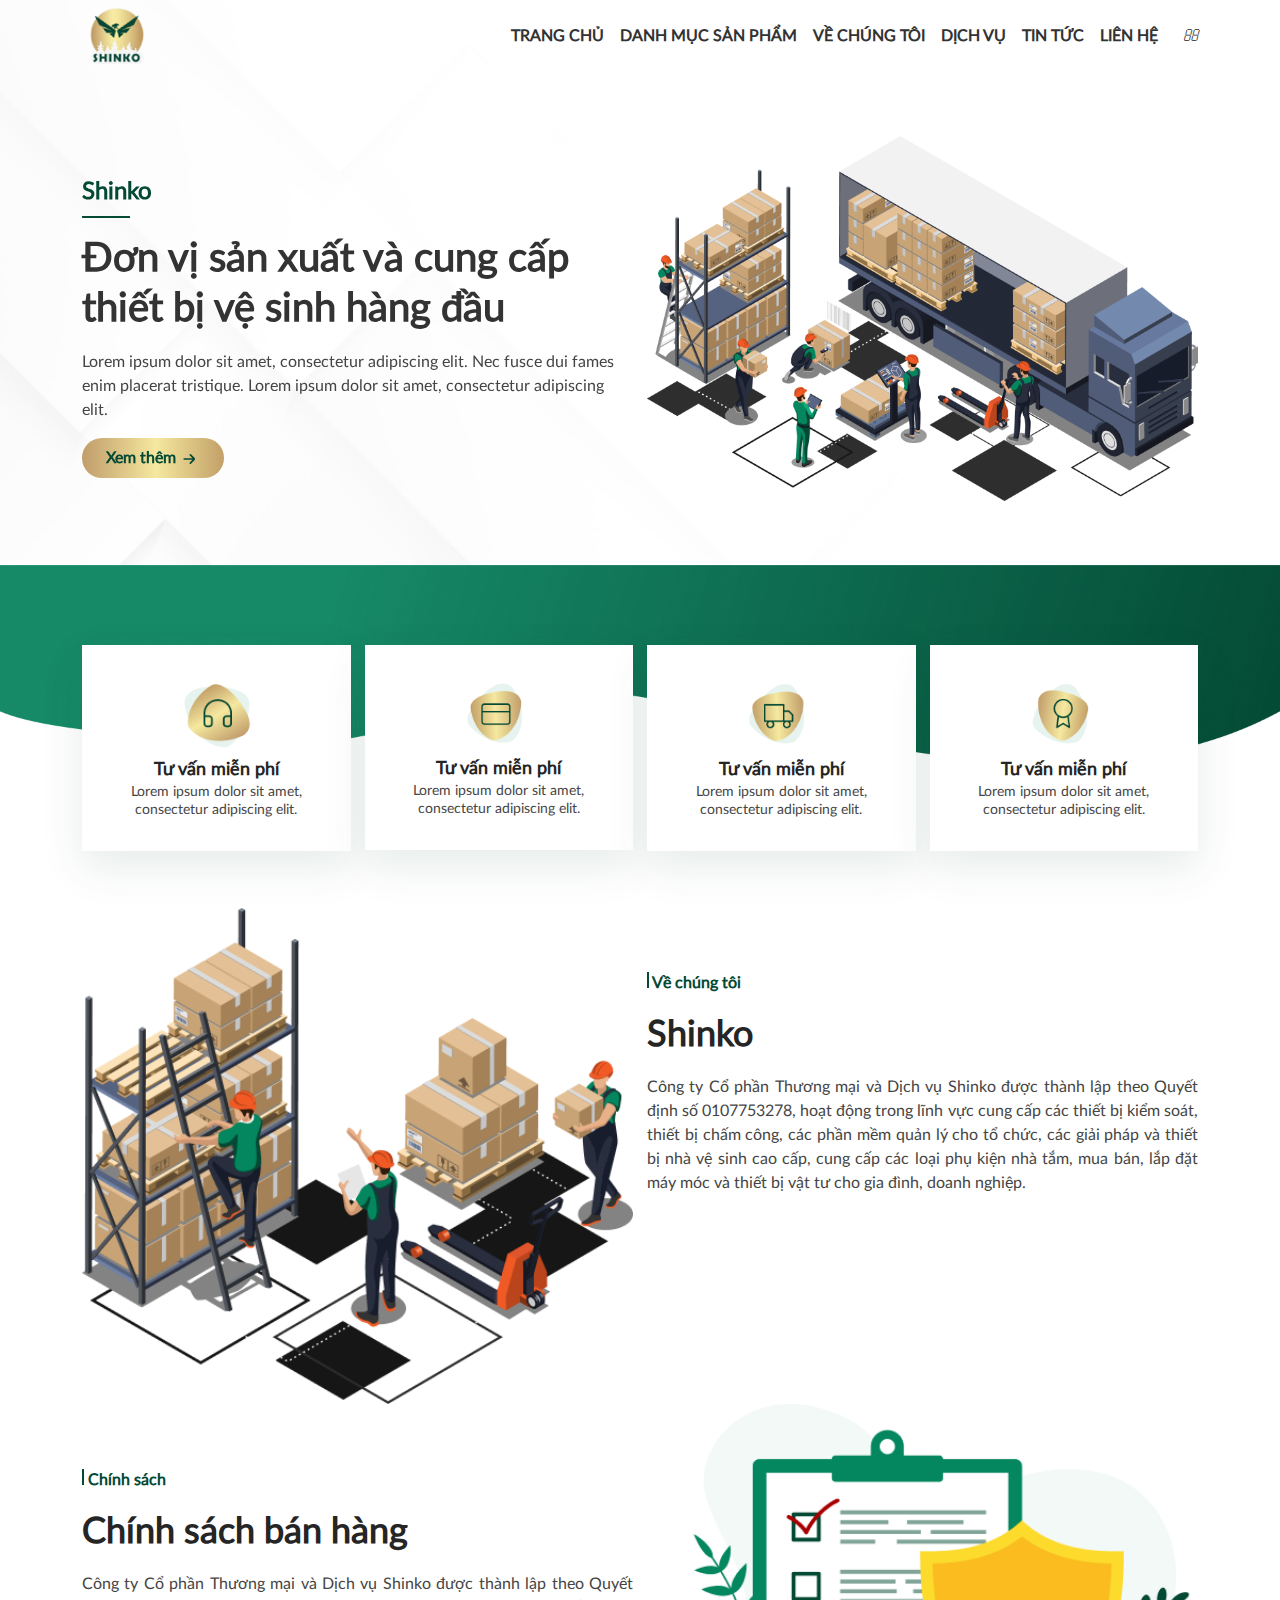
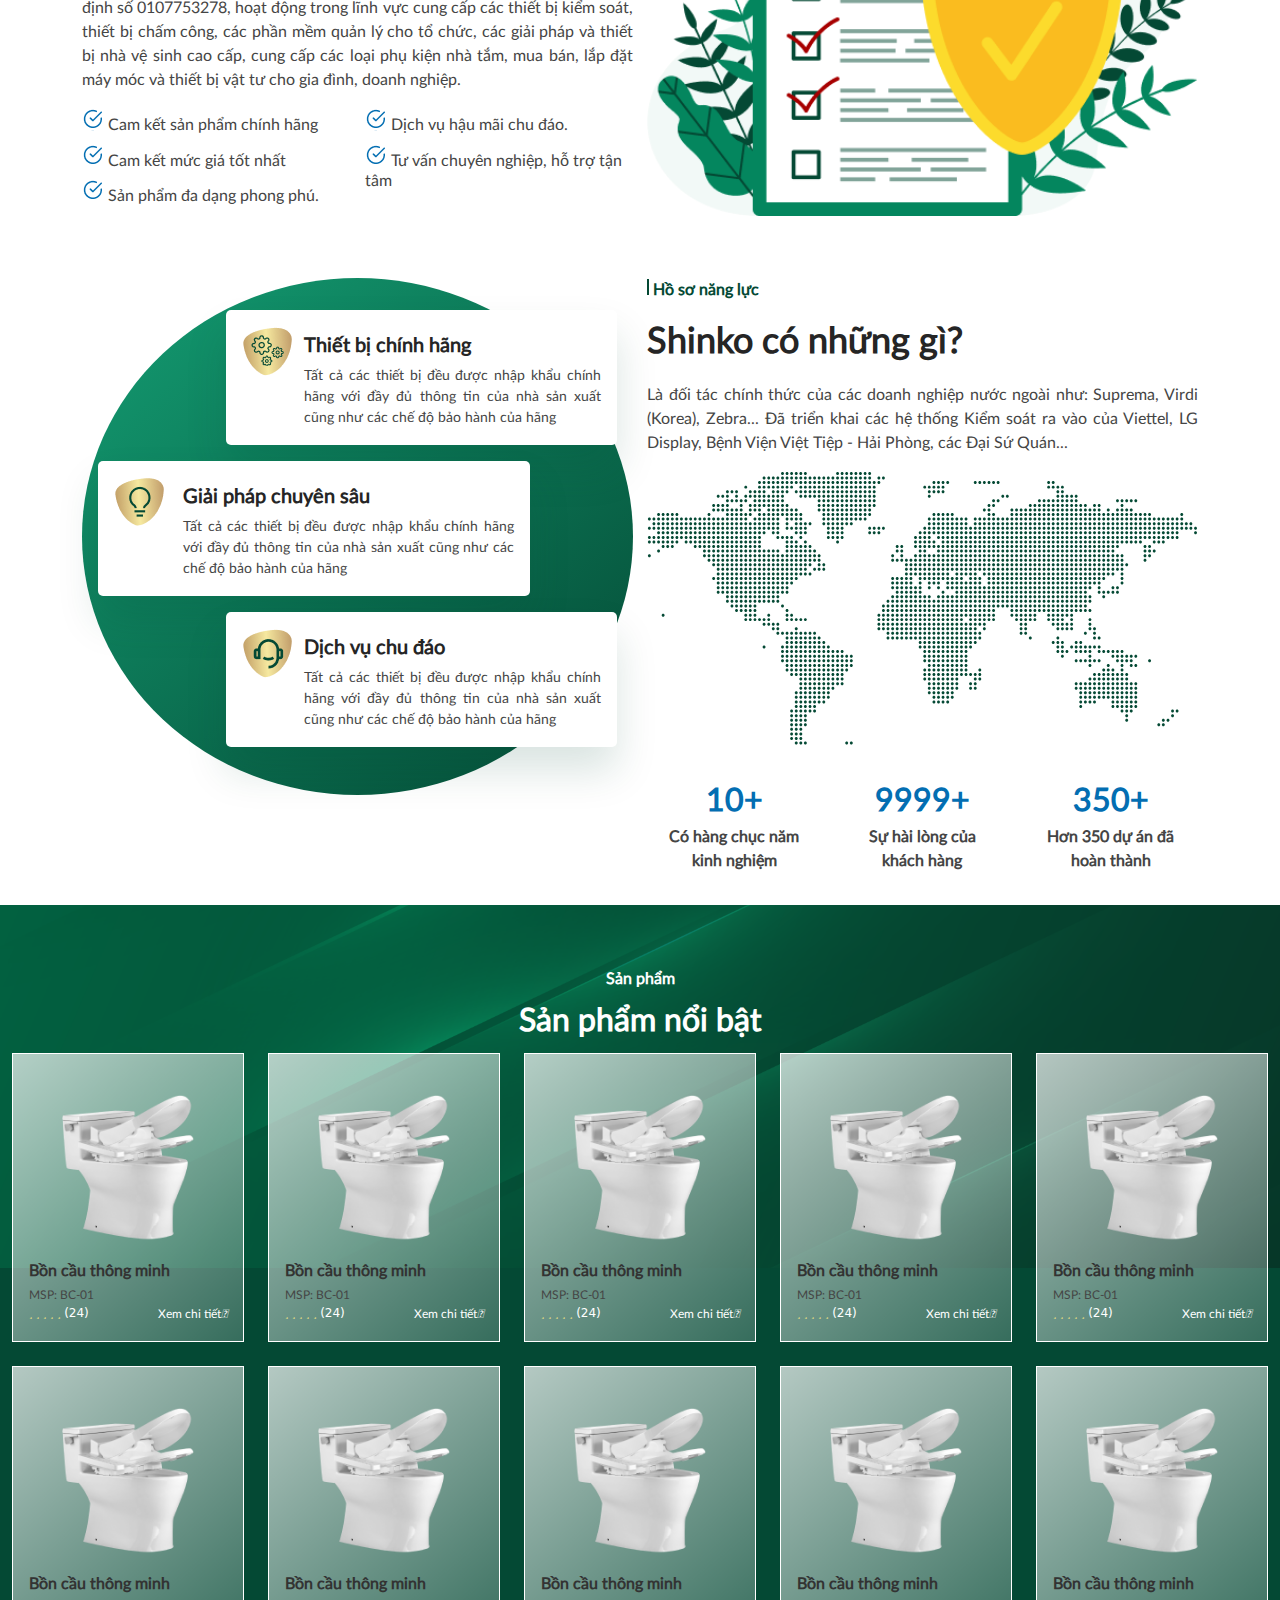
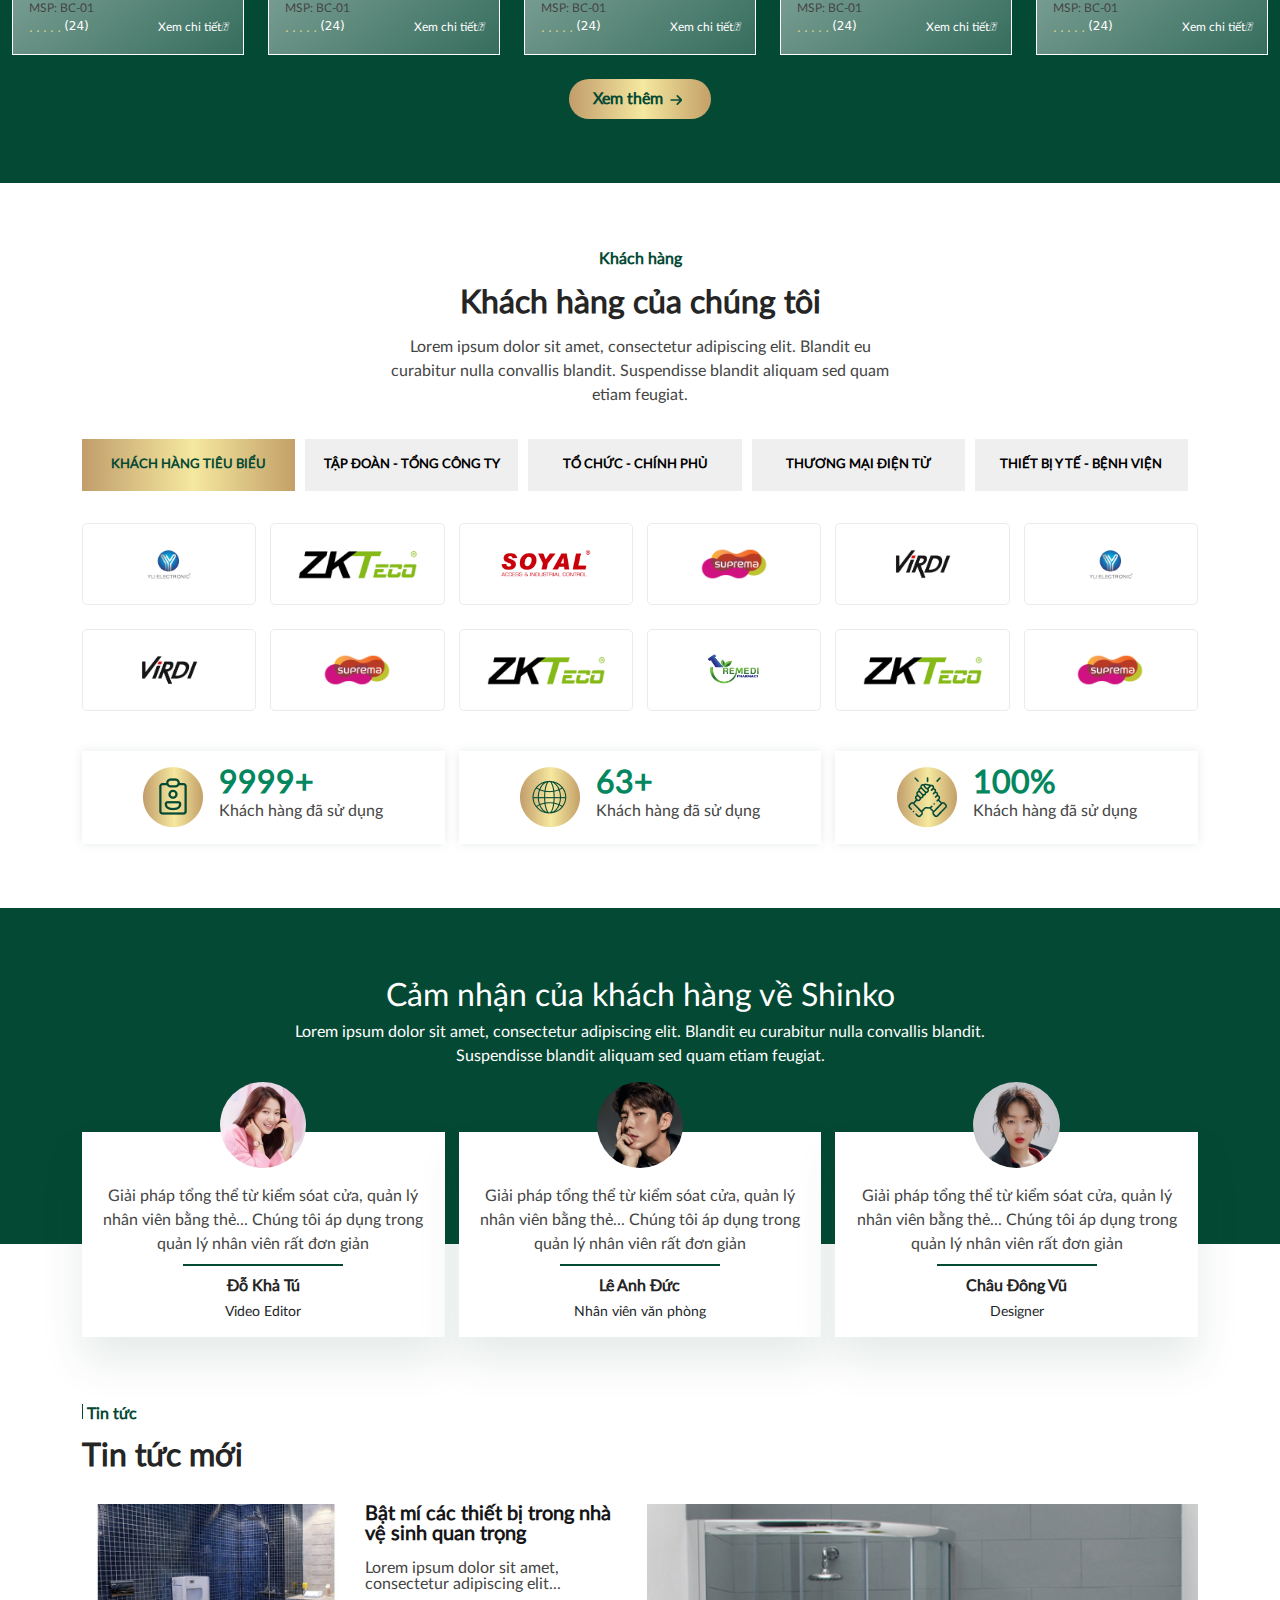
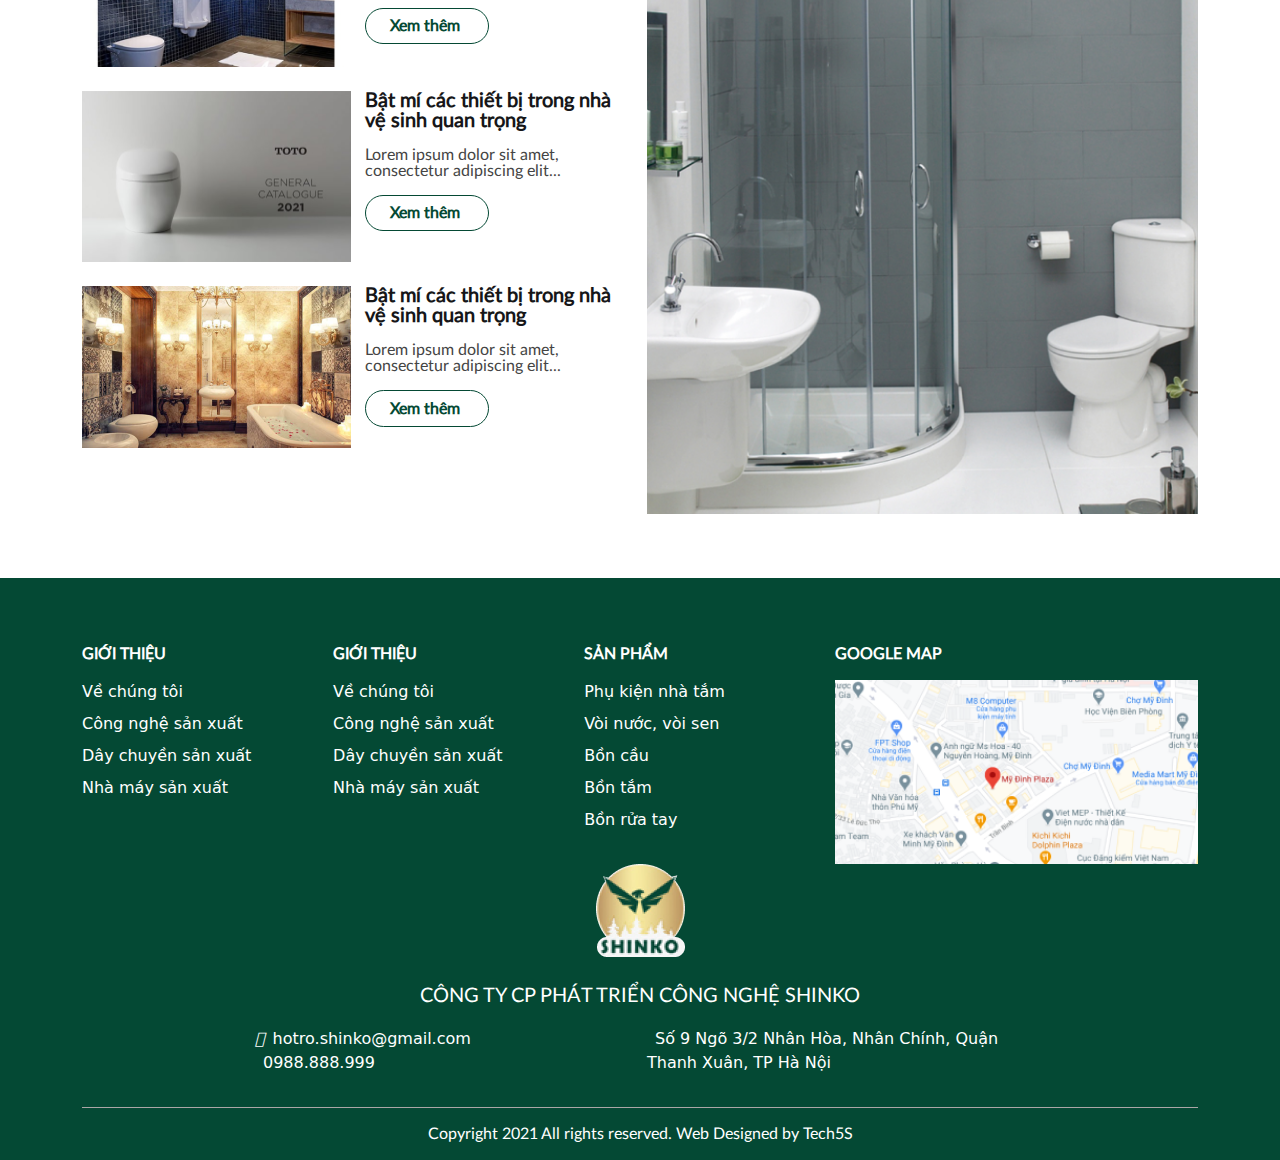
==== commit d7d408b2: "update" ====
--- a/index2.html
+++ b/index2.html
@@ -11,22 +11,25 @@
     <link rel="stylesheet" href="https://unpkg.com/swiper/swiper-bundle.min.css" />
     <link rel="stylesheet" href="https://pro.fontawesome.com/releases/v5.10.0/css/all.css"
         integrity="sha384-AYmEC3Yw5cVb3ZcuHtOA93w35dYTsvhLPVnYs9eStHfGJvOvKxVfELGroGkvsg+p" crossorigin="anonymous" />
+    <link rel="stylesheet" href="https://maxcdn.bootstrapcdn.com/font-awesome/4.5.0/css/font-awesome.min.css">
     <title>Document</title>
 </head>
 
 <body>
+    <!-- Back to top button -->
+    <a id="button"></a>
     <header>
         <div class="container">
             <div class="header">
                 <div class="row align-items-center justify-content-between">
-                    <div class="col-lg-4">
+                    <div class="col-lg-2 col-10">
                         <div class="logo">
                             <a href="" class="">
                                 <img src="images/Mask Group (11).png" alt="">
                             </a>
                         </div>
                     </div>
-                    <div class="col-lg-8">
+                    <div class="col-lg-10 col-2">
                         <div class="nav-menu">
                             <ul>
                                 <li><a href="">Trang chủ</a></li>
@@ -40,42 +43,170 @@
                                 <i class="fal fa-search"></i>
                             </div>
                         </div>
-
+                        <div class="search1">
+                            <button id="bt-menu-mobile" class="bar-menu"><svg height="30px" viewBox="0 -53 384 384"
+                                    width="30px" xmlns="http://www.w3.org/2000/svg">
+                                    <path
+                                        d="m368 154.667969h-352c-8.832031 0-16-7.167969-16-16s7.167969-16 16-16h352c8.832031 0 16 7.167969 16 16s-7.167969 16-16 16zm0 0" />
+                                    <path
+                                        d="m368 32h-352c-8.832031 0-16-7.167969-16-16s7.167969-16 16-16h352c8.832031 0 16 7.167969 16 16s-7.167969 16-16 16zm0 0" />
+                                    <path
+                                        d="m368 277.332031h-352c-8.832031 0-16-7.167969-16-16s7.167969-16 16-16h352c8.832031 0 16 7.167969 16 16s-7.167969 16-16 16zm0 0" />
+                                </svg></button>
+                        </div>
+                        <div id="wrapper-menu-mobile">
+                            <div class="wrapper">
+                                <ul>
+                                    <li class="first">
+                                        <a href="">
+                                            <img src="images/Mask Group (11).png" alt="">
+                                        </a>
+                                        <button id="bt-fechar-menu">
+                                            <svg height="20px" viewBox="0 0 329.26933 329" width="20px"
+                                                xmlns="http://www.w3.org/2000/svg">
+                                                <path
+                                                    d="m194.800781 164.769531 128.210938-128.214843c8.34375-8.339844 
+                                                                                8.34375-21.824219 0-30.164063-8.339844-8.339844-21.824219-8.339844-30.164063 0l-128.214844 128.214844-128.210937-128.214844c-8.34375-8.339844-21.824219-8.339844-30.164063 
+                                                                                0-8.34375 8.339844-8.34375 21.824219 0 30.164063l128.210938 128.214843-128.210938 128.214844c-8.34375 8.339844-8.34375 21.824219 0 30.164063 4.15625 4.160156 9.621094 6.25 
+                                                                                15.082032 6.25 5.460937 0 10.921875-2.089844 15.082031-6.25l128.210937-128.214844 128.214844 128.214844c4.160156 4.160156 9.621094 6.25 15.082032 6.25 5.460937 0 10.921874-2.089844
+                                                                                 15.082031-6.25 8.34375-8.339844 8.34375-21.824219 0-30.164063zm0 0" />
+                                            </svg>
+                                            </i></button>
+                                        <div class="clear"></div>
+                                    </li>
+
+                                    <li><a href="">Home</a></li>
+                                </ul>
+                            </div>
+                            <div class="block-menu-mobile"></div>
+                        </div>
                     </div>
                 </div>
             </div>
         </div>
         <section class="banner">
-            <div class="container">
-                <div class="row">
-                    <div class="col-lg-6">
-                        <div class="banner-box">
-                            <div class="title">
-                                <a href="" class="text">
-                                    Shinko
-                                </a>
-                            </div>
-                            <div class="content-banner">
-                                <a href="" class="text">
-                                    Đơn vị sản xuất và cung cấp thiết bị vệ sinh hàng đầu
-                                </a>
-                            </div>
-                            <div class="text_">
-                                Lorem ipsum dolor sit amet, consectetur adipiscing elit. Nec fusce dui fames enim
-                                placerat
-                                tristique. Lorem ipsum dolor
-                                sit amet, consectetur adipiscing elit.
-                            </div>
-                            <input type="submit" class="btn-banner" value="Xem thêm">
-                        </div>
-                    </div>
-                    <div class="col-lg-6">
-                        <div class="box-img"><a href="" class="c-img">
-                                <img src="images/Group111.png" alt="">
-                            </a></div>
-                    </div>
-                </div>
-            </div>
+            <div class="swiper mySwiper">
+                <div class="swiper-wrapper">
+                    <div class="swiper-slide">
+                        <div class="container">
+                            <div class="row">
+                                <div class="col-lg-6 col-sm-6">
+                                    <div class="banner-box">
+                                        <div class="title">
+                                            <a href="" class="text">
+                                                Shinko
+                                            </a>
+                                        </div>
+                                        <div class="content-banner">
+                                            <a href="" class="text">
+                                                Đơn vị sản xuất và cung cấp thiết bị vệ sinh hàng đầu
+                                            </a>
+                                        </div>
+                                        <div class="text_">
+                                            Lorem ipsum dolor sit amet, consectetur adipiscing elit. Nec fusce dui fames
+                                            enim
+                                            placerat
+                                            tristique. Lorem ipsum dolor
+                                            sit amet, consectetur adipiscing elit.
+                                        </div>
+                                        <button class="btn-banner">Xem thêm
+                                            <svg xmlns="http://www.w3.org/2000/svg" id="Outline" viewBox="0 0 24 24"
+                                                width="20" height="20">
+                                                <path
+                                                    d="M18,12h0a2,2,0,0,0-.59-1.4l-4.29-4.3a1,1,0,0,0-1.41,0,1,1,0,0,0,0,1.42L15,11H5a1,1,0,0,0,0,2H15l-3.29,3.29a1,1,0,0,0,1.41,1.42l4.29-4.3A2,2,0,0,0,18,12Z" />
+                                            </svg>
+                                        </button>
+                                    </div>
+                                </div>
+                                <div class="col-lg-6 col-sm-6">
+                                    <div class="box-img"><a href="" class="c-img">
+                                            <img src="images/Group111.png" alt="">
+                                        </a></div>
+                                </div>
+                            </div>
+                        </div>
+                    </div>
+                    <div class="swiper-slide">
+                        <div class="container">
+                            <div class="row">
+                                <div class="col-lg-6 col-sm-6">
+                                    <div class="banner-box">
+                                        <div class="title">
+                                            <a href="" class="text">
+                                                Shinko
+                                            </a>
+                                        </div>
+                                        <div class="content-banner">
+                                            <a href="" class="text">
+                                                Đơn vị sản xuất và cung cấp thiết bị vệ sinh hàng đầu
+                                            </a>
+                                        </div>
+                                        <div class="text_">
+                                            Lorem ipsum dolor sit amet, consectetur adipiscing elit. Nec fusce dui fames
+                                            enim
+                                            placerat
+                                            tristique. Lorem ipsum dolor
+                                            sit amet, consectetur adipiscing elit.
+                                        </div>
+                                        <button class="btn-banner">Xem thêm
+                                            <svg xmlns="http://www.w3.org/2000/svg" id="Outline" viewBox="0 0 24 24"
+                                                width="20" height="20">
+                                                <path
+                                                    d="M18,12h0a2,2,0,0,0-.59-1.4l-4.29-4.3a1,1,0,0,0-1.41,0,1,1,0,0,0,0,1.42L15,11H5a1,1,0,0,0,0,2H15l-3.29,3.29a1,1,0,0,0,1.41,1.42l4.29-4.3A2,2,0,0,0,18,12Z" />
+                                            </svg>
+                                        </button>
+                                    </div>
+                                </div>
+                                <div class="col-lg-6 col-sm-6">
+                                    <div class="box-img"><a href="" class="c-img">
+                                            <img src="images/Group111.png" alt="">
+                                        </a></div>
+                                </div>
+                            </div>
+                        </div>
+                    </div>
+                    <div class="swiper-slide">
+                        <div class="container">
+                            <div class="row">
+                                <div class="col-lg-6 col-sm-6">
+                                    <div class="banner-box">
+                                        <div class="title">
+                                            <a href="" class="text">
+                                                Shinko
+                                            </a>
+                                        </div>
+                                        <div class="content-banner">
+                                            <a href="" class="text">
+                                                Đơn vị sản xuất và cung cấp thiết bị vệ sinh hàng đầu
+                                            </a>
+                                        </div>
+                                        <div class="text_">
+                                            Lorem ipsum dolor sit amet, consectetur adipiscing elit. Nec fusce dui fames
+                                            enim
+                                            placerat
+                                            tristique. Lorem ipsum dolor
+                                            sit amet, consectetur adipiscing elit.
+                                        </div>
+                                        <button class="btn-banner">Xem thêm
+                                            <svg xmlns="http://www.w3.org/2000/svg" id="Outline" viewBox="0 0 24 24"
+                                                width="20" height="20">
+                                                <path
+                                                    d="M18,12h0a2,2,0,0,0-.59-1.4l-4.29-4.3a1,1,0,0,0-1.41,0,1,1,0,0,0,0,1.42L15,11H5a1,1,0,0,0,0,2H15l-3.29,3.29a1,1,0,0,0,1.41,1.42l4.29-4.3A2,2,0,0,0,18,12Z" />
+                                            </svg>
+                                        </button>
+                                    </div>
+                                </div>
+                                <div class="col-lg-6 col-sm-6">
+                                    <div class="box-img"><a href="" class="c-img">
+                                            <img src="images/Group111.png" alt="">
+                                        </a></div>
+                                </div>
+                            </div>
+                        </div>
+                    </div>
+                </div>
+            </div>
+
         </section>
     </header>
 
@@ -242,76 +373,90 @@
             <div class="row">
                 <div class="col-lg-6">
                     <div class="box-2">
-                        <div class="box-text_">
-                            <div class="row">
-                                <div class="col-lg-2">
-                                    <div class="box-text__">
-                                        <div class="box-img">
-                                            <a href=""><img src="images/Group 3036.png" alt=""></a>
-                                        </div>
-                                    </div>
-                                </div>
-                                <div class="col-lg-10">
-                                    <div class="text__">
-                                        <div class="title">
-                                            <a href="" class="text">
-                                                Thiết bị chính hãng
-                                            </a>
-                                        </div>
-                                        <div class="text">
-                                            Tất cả các thiết bị đều được nhập khẩu chính hãng với đầy đủ thông tin của
-                                            nhà sản xuất cũng như các chế độ bảo hành của
-                                            hãng
-                                        </div>
-                                    </div>
-                                </div>
-                            </div>
-                        </div>
-                        <div class="box-text_ ml_0">
-                            <div class="row">
-                                <div class="col-lg-2">
-                                    <div class="box-text__">
-                                        <div class="box-img">
-                                            <a href=""><img src="images/Group 3733.png" alt=""></a>
-                                        </div>
-                                    </div>
-                                </div>
-                                <div class="col-lg-10">
-                                    <div class="text__">
-                                        <div class="title">
-                                            <a href="" class="text">
-                                                Giải pháp chuyên sâu
-                                            </a>
-                                        </div>
-                                        <div class="text">
-                                            Tất cả các thiết bị đều được nhập khẩu chính hãng với đầy đủ thông tin của
-                                            nhà sản xuất cũng như các chế độ bảo hành của
-                                            hãng
-                                        </div>
-                                    </div>
-                                </div>
-                            </div>
-                        </div>
-                        <div class="box-text_">
-                            <div class="row">
-                                <div class="col-lg-2">
-                                    <div class="box-text__">
-                                        <div class="box-img">
-                                            <a href=""><img src="images/Group 3734.png" alt=""></a>
-                                        </div>
-                                    </div>
-                                </div>
-                                <div class="col-lg-10">
-                                    <div class="text__">
-                                        <div class="title">
-                                            <a href="" class="text">
-                                                Dịch vụ chu đáo
-                                            </a>
-                                        </div>
-                                        <div class="text">
-                                            Tất cả các thiết bị đều được nhập khẩu chính hãng với đầy đủ thông tin của
-                                            nhà sản xuất cũng như các chế độ bảo hành của
-                                            hãng
+                        <div class="row">
+                            <div class="col-lg-12 col-sm-6">
+                                <div class="box-text_">
+                                    <div class="row">
+                                        <div class="col-lg-2">
+                                            <div class="box-text__">
+                                                <div class="box-img">
+                                                    <a href=""><img src="images/Group 3036.png" alt=""></a>
+                                                </div>
+                                            </div>
+                                        </div>
+                                        <div class="col-lg-10">
+                                            <div class="text__">
+                                                <div class="title">
+                                                    <a href="" class="text">
+                                                        Thiết bị chính hãng
+                                                    </a>
+                                                </div>
+                                                <div class="text">
+                                                    Tất cả các thiết bị đều được nhập khẩu chính hãng với đầy đủ thông
+                                                    tin
+                                                    của
+                                                    nhà sản xuất cũng như các chế độ bảo hành của
+                                                    hãng
+                                                </div>
+                                            </div>
+                                        </div>
+                                    </div>
+                                </div>
+                            </div>
+                            <div class="col-lg-12 col-md-6">
+                                <div class="box-text_ ml_0">
+                                    <div class="row">
+                                        <div class="col-lg-2">
+                                            <div class="box-text__">
+                                                <div class="box-img">
+                                                    <a href=""><img src="images/Group 3733.png" alt=""></a>
+                                                </div>
+                                            </div>
+                                        </div>
+                                        <div class="col-lg-10">
+                                            <div class="text__">
+                                                <div class="title">
+                                                    <a href="" class="text">
+                                                        Giải pháp chuyên sâu
+                                                    </a>
+                                                </div>
+                                                <div class="text">
+                                                    Tất cả các thiết bị đều được nhập khẩu chính hãng với đầy đủ thông
+                                                    tin
+                                                    của
+                                                    nhà sản xuất cũng như các chế độ bảo hành của
+                                                    hãng
+                                                </div>
+                                            </div>
+                                        </div>
+                                    </div>
+                                </div>
+                            </div>
+                            <div class="col-lg-12 col-12">
+                                <div class="box-text_">
+                                    <div class="row">
+                                        <div class="col-lg-2">
+                                            <div class="box-text__">
+                                                <div class="box-img">
+                                                    <a href=""><img src="images/Group 3734.png" alt=""></a>
+                                                </div>
+                                            </div>
+                                        </div>
+                                        <div class="col-lg-10">
+                                            <div class="text__">
+                                                <div class="title">
+                                                    <a href="" class="text">
+                                                        Dịch vụ chu đáo
+                                                    </a>
+                                                </div>
+                                                <div class="text">
+                                                    Tất cả các thiết bị đều được nhập khẩu chính hãng với đầy đủ thông
+                                                    tin
+                                                    của
+                                                    nhà sản xuất cũng như các chế độ bảo hành của
+                                                    hãng
+                                                </div>
+                                            </div>
                                         </div>
                                     </div>
                                 </div>
@@ -401,7 +546,7 @@
                 <div class="col mb_30">
                     <div class="box-product">
                         <div class="box-img">
-                            <a href="" class="">
+                            <a href="" class="c-img">
                                 <img src="images/—Pngtree—toilet picture_5628728 1.png" alt="">
                             </a>
                         </div>
@@ -444,7 +589,7 @@
                 <div class="col mb_30">
                     <div class="box-product">
                         <div class="box-img">
-                            <a href="" class="">
+                            <a href="" class="c-img">
                                 <img src="images/—Pngtree—toilet picture_5628728 1.png" alt="">
                             </a>
                         </div>
@@ -486,7 +631,7 @@
                 <div class="col mb_30">
                     <div class="box-product">
                         <div class="box-img">
-                            <a href="" class="">
+                            <a href="" class="c-img">
                                 <img src="images/—Pngtree—toilet picture_5628728 1.png" alt="">
                             </a>
                         </div>
@@ -528,7 +673,7 @@
                 <div class="col mb_30">
                     <div class="box-product">
                         <div class="box-img">
-                            <a href="" class="">
+                            <a href="" class="c-img">
                                 <img src="images/—Pngtree—toilet picture_5628728 1.png" alt="">
                             </a>
                         </div>
@@ -570,7 +715,7 @@
                 <div class="col mb_30">
                     <div class="box-product">
                         <div class="box-img">
-                            <a href="" class="">
+                            <a href="" class="c-img">
                                 <img src="images/—Pngtree—toilet picture_5628728 1.png" alt="">
                             </a>
                         </div>
@@ -612,7 +757,7 @@
                 <div class="col mb_30">
                     <div class="box-product">
                         <div class="box-img">
-                            <a href="" class="">
+                            <a href="" class="c-img">
                                 <img src="images/—Pngtree—toilet picture_5628728 1.png" alt="">
                             </a>
                         </div>
@@ -654,7 +799,7 @@
                 <div class="col mb_30">
                     <div class="box-product">
                         <div class="box-img">
-                            <a href="" class="">
+                            <a href="" class="c-img">
                                 <img src="images/—Pngtree—toilet picture_5628728 1.png" alt="">
                             </a>
                         </div>
@@ -696,7 +841,7 @@
                 <div class="col mb_30">
                     <div class="box-product">
                         <div class="box-img">
-                            <a href="" class="">
+                            <a href="" class="c-img">
                                 <img src="images/—Pngtree—toilet picture_5628728 1.png" alt="">
                             </a>
                         </div>
@@ -738,7 +883,7 @@
                 <div class="col mb_30">
                     <div class="box-product">
                         <div class="box-img">
-                            <a href="" class="">
+                            <a href="" class="c-img">
                                 <img src="images/—Pngtree—toilet picture_5628728 1.png" alt="">
                             </a>
                         </div>
@@ -780,7 +925,7 @@
                 <div class="col mb_30">
                     <div class="box-product">
                         <div class="box-img">
-                            <a href="" class="">
+                            <a href="" class="c-img">
                                 <img src="images/—Pngtree—toilet picture_5628728 1.png" alt="">
                             </a>
                         </div>
@@ -820,7 +965,12 @@
                     </div>
                 </div>
             </div>
-            <button>Xem thêm</button>
+            <button>Xem thêm
+                <svg xmlns="http://www.w3.org/2000/svg" id="Outline" viewBox="0 0 24 24" width="20" height="20">
+                    <path
+                        d="M18,12h0a2,2,0,0,0-.59-1.4l-4.29-4.3a1,1,0,0,0-1.41,0,1,1,0,0,0,0,1.42L15,11H5a1,1,0,0,0,0,2H15l-3.29,3.29a1,1,0,0,0,1.41,1.42l4.29-4.3A2,2,0,0,0,18,12Z" />
+                </svg>
+            </button>
         </div>
     </section>
     <section class="client">
@@ -1106,9 +1256,9 @@
         <div class="box-x">
             <div class="container">
                 <div class="row">
-                    <div class="col-lg-4">
+                    <div class="col-lg-4 col-sm-6">
                         <div class="box-review">
-                            <div class="box-img">
+                            <div class="box-img _b">
                                 <a href="" class=""><img src="images/Park-Shin-Hye-nhan-hau-e1601215676616 1.png"
                                         alt=""></a>
                             </div>
@@ -1125,9 +1275,9 @@
                             </div>
                         </div>
                     </div>
-                    <div class="col-lg-4">
+                    <div class="col-lg-4 col-sm-6">
                         <div class="box-review">
-                            <div class="box-img">
+                            <div class="box-img _b">
                                 <a href="" class=""><img
                                         src="images/202007300408124006-8d0d3279-3c90-4b0a-b483-aafe30b5dab9 1.png"
                                         alt="">
@@ -1182,7 +1332,7 @@
                 </a>
             </div>
             <div class="row">
-                <div class="col-lg-6">
+                <div class="col-lg-6 col-sm-12">
                     <div class="box-new">
                         <div class="new_">
                             <div class="row">
@@ -1255,7 +1405,7 @@
                         </div>
                     </div>
                 </div>
-                <div class="col-lg-6">
+                <div class="col-lg-6 col-sm-12">
                     <div class="box-img"><a href="" class="c-img"><img src="images/phòng tắm đứng 1.png" alt=""></a>
                     </div>
                 </div>
@@ -1269,7 +1419,7 @@
 
                     <div class="col-lg-8">
                         <div class="row">
-                            <div class="col-lg-4 col-6">
+                            <div class="col-lg-4 col-sm-4">
                                 <div class="introduce">
                                     <div class="title"><a href="" class="text">GIỚI THIỆU</a></div>
                                     <ul>
@@ -1280,7 +1430,7 @@
                                     </ul>
                                 </div>
                             </div>
-                            <div class="col-lg-4 col-6">
+                            <div class="col-lg-4 col-sm-4">
                                 <div class="introduce">
                                     <div class="title"><a href="" class="text">GIỚI THIỆU</a></div>
                                     <ul>
@@ -1291,7 +1441,7 @@
                                     </ul>
                                 </div>
                             </div>
-                            <div class="col-lg-4">
+                            <div class="col-lg-4 col-sm-4">
                                 <div class="product">
                                     <div class="title"><a href="" class="text">SẢN PHẨM</a></div>
                                     <ul>
@@ -1328,7 +1478,7 @@
 
                         <div class="box-contact_">
                             <div class="row">
-                                <div class="col-lg-6">
+                                <div class="col-lg-6 col-sm-6">
                                     <div class="contact__">
                                         <a href="mailto:hotro.shinko@gmail.com" class="email">
                                             <i class="fal fa-envelope"></i>hotro.shinko@gmail.com
@@ -1338,7 +1488,7 @@
                                         </a>
                                     </div>
                                 </div>
-                                <div class="col-lg-6">
+                                <div class="col-lg-6 col-sm-6">
                                     <div class="box-adress">
                                         <a href="">
                                             <i class="far fa-map-marker-alt"></i> Số 9 Ngõ 3/2 Nhân Hòa, Nhân Chính,
--- a/css/style2.css
+++ b/css/style2.css
@@ -23,6 +23,10 @@
 }
 .mb_30 {
   margin-bottom: 1.5rem;
+}
+.logo img {
+  max-width: 70px;
+  padding: 0.5rem;
 }
 header {
   background-image: url(../images/348\ [Converted]-01\ 1.png);
@@ -32,6 +36,7 @@
 .nav-menu {
   text-align: center;
   display: flex;
+  justify-content: flex-end;
 }
 .nav-menu ul {
   display: flex;
@@ -49,11 +54,18 @@
   line-height: 1.5;
   font-size: 1rem;
 }
+.search1 {
+  display: none;
+}
 .search {
   padding-left: 1rem;
 }
 .banner {
   padding: 4rem 0;
+}
+.banner-box {
+  text-align: left;
+  padding-top: 2rem;
 }
 .banner-box .title .text {
   font-family: Lato;
@@ -104,6 +116,9 @@
   line-height: 1.5;
   color: #044934;
 }
+.banner-box .btn-banner {
+  fill: #044934;
+}
 .service {
   background-image: url(../images/Vector\ 55.png);
   background-size: contain;
@@ -262,11 +277,11 @@
 }
 .products {
   padding: 4rem 0;
-
-  /* background-image: url(../images/SL_042620_30310_29\ 1.png); */
-  /* background-size: cover;
-  mix-blend-mode: overlay; */
-  background-color: #044a35;
+  background-image: url(../images/283_Abstract\ Shiny\ Geometric\ Technology\ Background\ 1.png);
+  background-size: contain;
+  /* mix-blend-mode: overlay; */
+  background-color: #044934;
+  background-repeat: no-repeat;
 }
 .products .title .text {
   font-family: Lato;
@@ -292,7 +307,7 @@
   font-family: Lato;
   font-style: normal;
   font-weight: bold;
-  font-size: 1.25rem;
+  font-size: 1rem;
   line-height: 1.5;
   color: #044934;
   position: relative;
@@ -301,6 +316,14 @@
   border: none;
   padding: 0.5rem 1.5rem;
 }
+.products button:hover {
+  color: #f8e681;
+  background: #fff;
+  transition: 0.3s all 0s;
+}
+.products button svg {
+  fill: #044934;
+}
 .box-product {
   background: linear-gradient(
     141.22deg,
@@ -314,7 +337,7 @@
 }
 .box-product .box-img {
   text-align: center;
-  margin-bottom: 1rem;
+  padding: 1rem;
 }
 .box-product .title-product .text {
   font-family: Lato;
@@ -608,6 +631,10 @@
   display: inline-block;
   margin-bottom: 1rem;
 }
+.new-conttent .title-p .text:hover {
+  color: #044934;
+  transition: 0.3s all 0s;
+}
 .new-conttent .content-p {
   font-family: Lato;
   font-style: normal;
@@ -634,6 +661,7 @@
 .new-conttent .btn-new:hover {
   background: linear-gradient(90deg, #c19d6b 0%, #f5e89f 52.08%, #c3a068 100%);
   border-radius: 99px;
+  transition: 0.3s all 0s;
 }
 .box-new .box-img img {
   /* max-width: 20rem; */
@@ -684,7 +712,7 @@
 }
 .footer a:hover {
   color: #f8e681;
-  transition: 0.3s all 0;
+  transition: 0.3s all 0s;
 }
 .introduce ul,
 .product ul {
@@ -753,7 +781,7 @@
 .swiper-slide {
   text-align: center;
   font-size: 18px;
-  background: #fff;
+  /* background: #fff; */
 
   /* Center slide text vertically */
   display: -webkit-box;
@@ -818,3 +846,185 @@
   display: block;
   margin-bottom: 1rem;
 }
+#button {
+  display: inline-block;
+  background-color: #044a35;
+  width: 40px;
+  height: 40px;
+  text-align: center;
+  /* border-radius: 50%; */
+  position: fixed;
+  bottom: 47px;
+  right: 15px;
+  transition: background-color 0.3s, opacity 0.5s, visibility 0.5s;
+  visibility: hidden;
+  z-index: 999999999;
+  border: 2px solid #fff;
+}
+#button::after {
+  content: "\f062";
+  font-family: "FontAwesome";
+  font-weight: normal;
+  font-style: normal;
+  font-size: 1em;
+  line-height: 37px;
+  color: #fff;
+}
+#button:hover {
+  opacity: 1;
+  cursor: pointer;
+  background-color: #044a35;
+  transition: 0.3s all 0s;
+}
+#button:active {
+  background-color: #044a35;
+  transition: 0.3s all 0s;
+}
+#button.show {
+  opacity: 1;
+  visibility: visible;
+}
+.menu-mobile {
+  position: fixed;
+  top: 0;
+  left: 0;
+  width: 100%;
+  z-index: 6000;
+  display: none;
+}
+.menu-mobile .wrapper {
+  background-color: #fff;
+  height: 70px;
+
+  -webkit-box-shadow: 0px 3px 5px 0px rgba(50, 50, 50, 0.5);
+  -moz-box-shadow: 0px 3px 5px 0px rgba(50, 50, 50, 0.5);
+  box-shadow: 0px 3px 5px 0px rgba(50, 50, 50, 0.5);
+}
+
+.menu-mobile #bt-menu-mobile {
+  border: none;
+  background: none;
+  width: 40px;
+  float: right;
+  margin: 20px 20px 0 0;
+  position: relative;
+  height: 30px;
+  cursor: pointer;
+}
+.menu-mobile #bt-menu-mobile span {
+  background-color: #1b7d6d;
+  display: block;
+  height: 5px;
+  position: absolute;
+  width: 100%;
+}
+.menu-mobile #bt-menu-mobile span.top {
+  top: 0;
+}
+.menu-mobile #bt-menu-mobile span.middle {
+  top: 50%;
+  margin-top: -2px;
+}
+.menu-mobile #bt-menu-mobile span.bottom {
+  top: 100%;
+  margin-top: -2px;
+}
+
+#wrapper-menu-mobile {
+  position: fixed;
+  width: 100%;
+  height: 100%;
+  top: 0;
+  left: 100%;
+  background: rgba(0, 0, 0, 0.8);
+  z-index: 999;
+}
+#wrapper-menu-mobile .wrapper {
+  position: absolute;
+  height: 100%;
+  width: 100%;
+  background-color: #044a35;
+  right: -100%;
+  z-index: 10;
+}
+.menu-mobile .wrapper > a {
+  font-size: 20px;
+  padding: 12px 0 0 10px;
+  float: left;
+  color: #ffffff;
+  text-decoration: none;
+}
+#wrapper-menu-mobile ul {
+  /* padding: 0 20px; */
+  position: relative;
+  height: 100%;
+  text-align: left;
+  /* overflow-y: scroll; */
+  padding: 0;
+}
+#wrapper-menu-mobile ul h1 {
+  margin: 0;
+  padding-left: 15px;
+}
+#wrapper-menu-mobile ul li {
+  padding: 10px 0;
+  /* border-top: 1px solid #fff; */
+  list-style: none;
+}
+#wrapper-menu-mobile ul li.first {
+  border: none;
+  background-color: #044934;
+  border-bottom: 1px solid #fff;
+}
+#wrapper-menu-mobile ul li.first img {
+  /* padding-left: 20px; */
+  /* width: 40%; */
+  max-width: 10%;
+}
+#wrapper-menu-mobile ul li a {
+  padding-left: 1rem;
+  display: block;
+  font-family: Arial, Helvetica, sans-serif;
+  font-size: 1rem;
+  text-transform: uppercase;
+  text-decoration: none;
+  color: #fff;
+}
+
+.wrapper .form button {
+  background: none;
+  border: none;
+  background-color: #c73c31;
+  /* float: right; */
+  position: absolute;
+  right: 8px;
+  border-radius: 0 0.35rem 0.35rem 0;
+}
+#wrapper-menu-mobile ul li span {
+  /* float: left; */
+  margin: 5px 0 0 10px;
+  display: block;
+  font-family: Arial, Helvetica, sans-serif;
+  font-size: 2rem;
+  line-height: 1.5rem;
+  text-transform: uppercase;
+  text-decoration: none;
+}
+
+.menu-mobile .block-menu-mobile {
+  position: absolute;
+  width: 100%;
+  height: 100%;
+  background-color: transparent;
+}
+
+#wrapper-menu-mobile #bt-fechar-menu {
+  fill: #fff;
+  cursor: pointer;
+  position: absolute;
+  top: 1%;
+  right: 7%;
+  font-size: 30px;
+  background: none;
+  border: none;
+}
--- a/css/responsive.css
+++ b/css/responsive.css
@@ -78,6 +78,7 @@
   .form-dk .content-form .text {
     font-size: 1.25rem;
     line-height: 1.5;
+    margin-top: 0.5rem;
   }
   .value .text-content,
   .products .text-content .text {
@@ -128,6 +129,8 @@
   }
   .box-text_ {
     margin-left: 0;
+    max-width: none;
+    text-align: center;
   }
   .box-text_ .box-text__ .box-img {
     text-align: center;
@@ -143,7 +146,10 @@
     margin-bottom: 4rem;
   }
   .box-review .box-img {
-    margin-top: -15%;
+    margin-top: -8%;
+  }
+  .box-review ._b {
+    margin-top: -20%;
   }
   .box-service {
     max-height: 20rem;
@@ -196,8 +202,42 @@
     box-shadow: 0px 0px 10px rgb(4 73 52 / 10%);
     margin-bottom: 1rem;
   }
+  .slide-home .box_content .inner {
+    width: 100%;
+    background: none;
+    border: none;
+  }
+  .slide-home .box_content {
+    left: 0;
+  }
+  .btn-slide {
+    display: none;
+  }
+  .slide-home .box_content .inner .name {
+    font-size: 1rem;
+  }
+  .slide .box_content .inner {
+    padding: 1.5rem;
+  }
+  .footer .social {
+    justify-content: center;
+  }
+  .box-technology .text {
+    display: inline-block;
+    margin-bottom: 1rem;
+  }
+  .banner-box {
+    padding-top: 0;
+  }
 }
 @media (max-width: 768px) {
+  .new_ {
+    width: 50%;
+    margin-right: 0.5rem;
+  }
+  .box-new {
+    display: flex;
+  }
   .tablinks {
     width: 46%;
     font-size: 0.675rem;
@@ -249,6 +289,20 @@
   .item .box-text {
     padding: 0.5rem;
   }
+  .box-business .caption {
+    padding-bottom: 1.5rem;
+    padding-left: 1rem;
+  }
+  .box-business .caption .text {
+    font-size: 0.75rem;
+  }
+
+  .box-icon .box .text {
+    font-size: 0.75rem;
+  }
+  .box-review .box-img {
+    margin-top: -15%;
+  }
 }
 @media (min-width: 480px) and (max-width: 1024px) {
   .products .row-cols-5 > * {
@@ -256,16 +310,10 @@
     width: 33.3%;
     padding: 0 0.5rem;
   }
-  .new_ {
-    width: 50%;
-    margin-right: 0.5rem;
-  }
-  .box-new {
+
+  /* .box-2 {
     display: flex;
-  }
-  .box-2 {
-    display: flex;
-  }
+  } */
   .business_ {
     display: block;
     padding: 1.5rem;
@@ -283,6 +331,9 @@
 @media (min-width: 1024px) and (max-width: 1366px) {
   .box-business {
     margin-bottom: 1rem;
+  }
+  .slide .box_content .inner {
+    padding: 2.5rem;
   }
 }
 @media (min-width: 1024px) {
@@ -290,3 +341,19 @@
     margin-top: 2rem;
   }
 }
+@media (max-width: 1441px) {
+}
+@media (max-width: 575.98px) {
+  .section_philosophy .item_philosophy .philosophy__content .title::after {
+    height: 1px;
+  }
+
+  .section_philosophy .item_philosophy:hover .philosophy__content .description {
+    margin-top: 0.5rem;
+  }
+}
+@media (min-width: 1601px) {
+  .item .box-text {
+    padding: 4rem 2rem;
+  }
+}
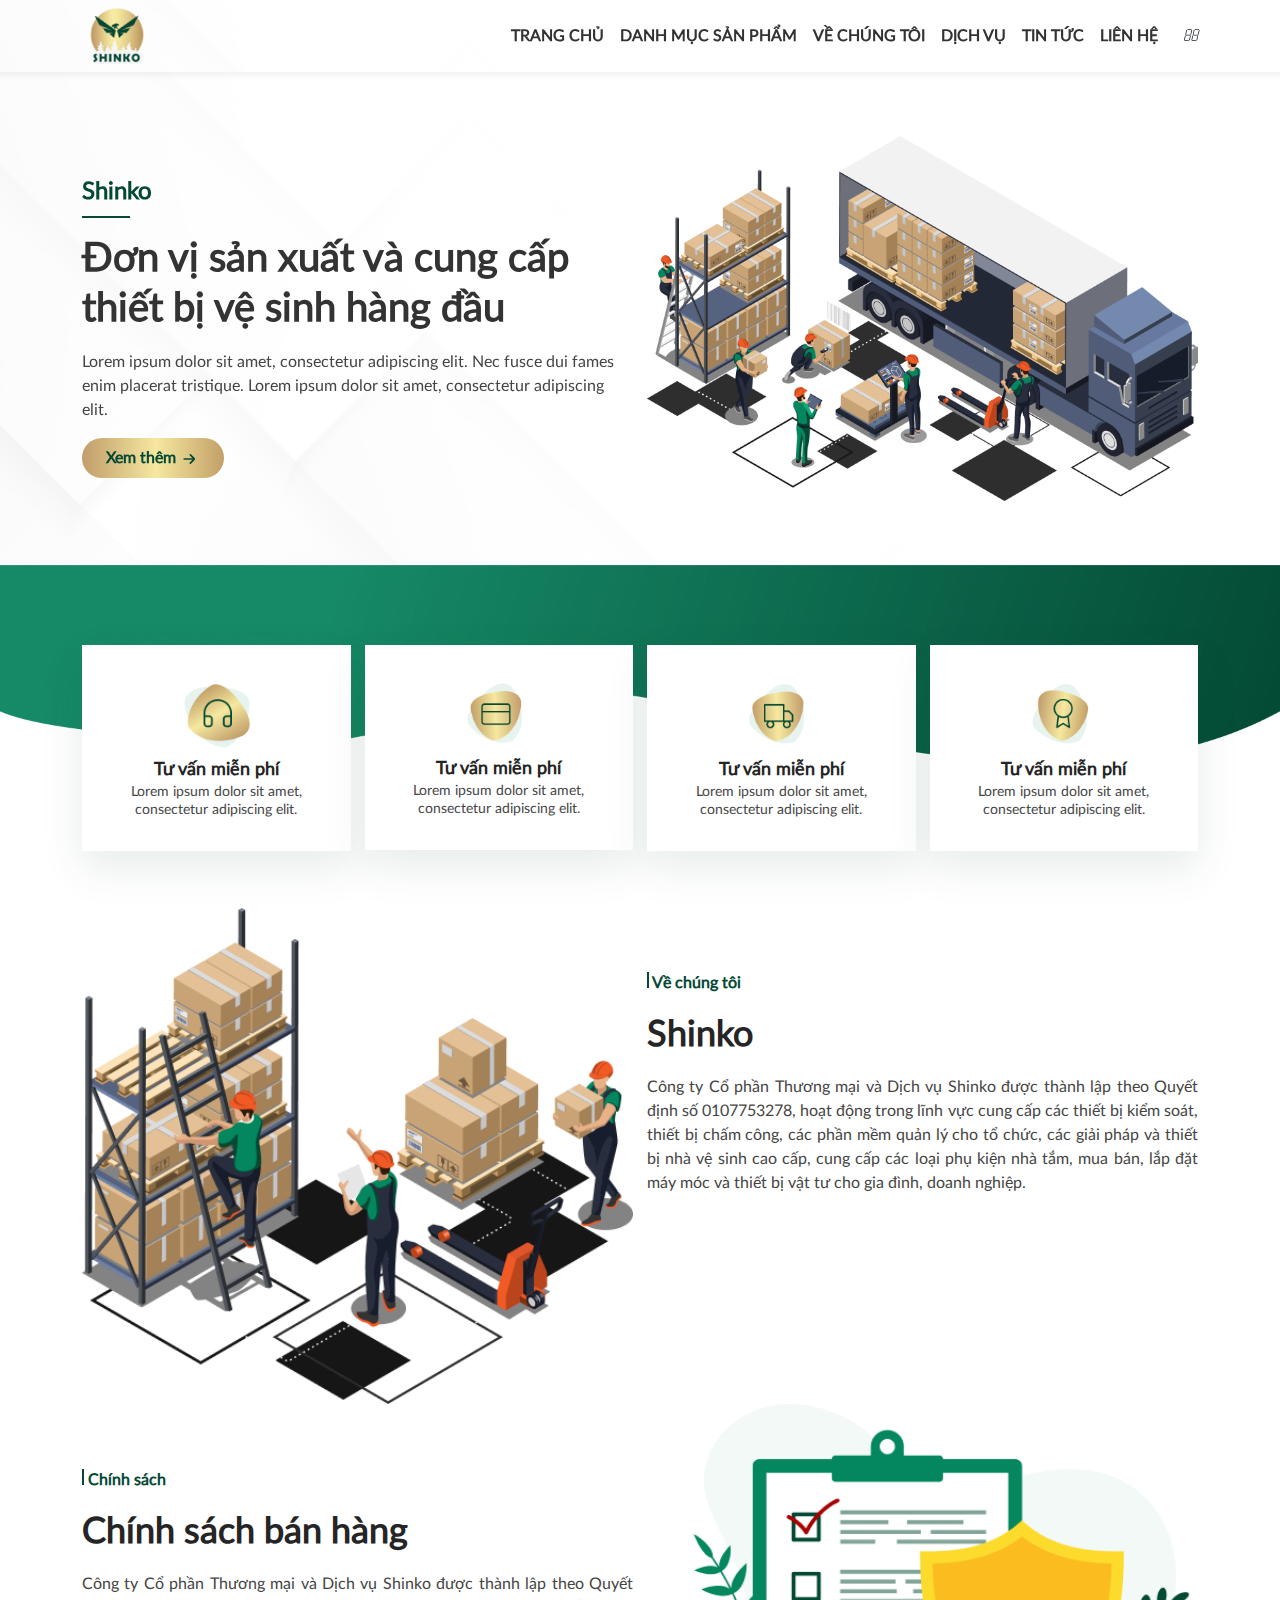
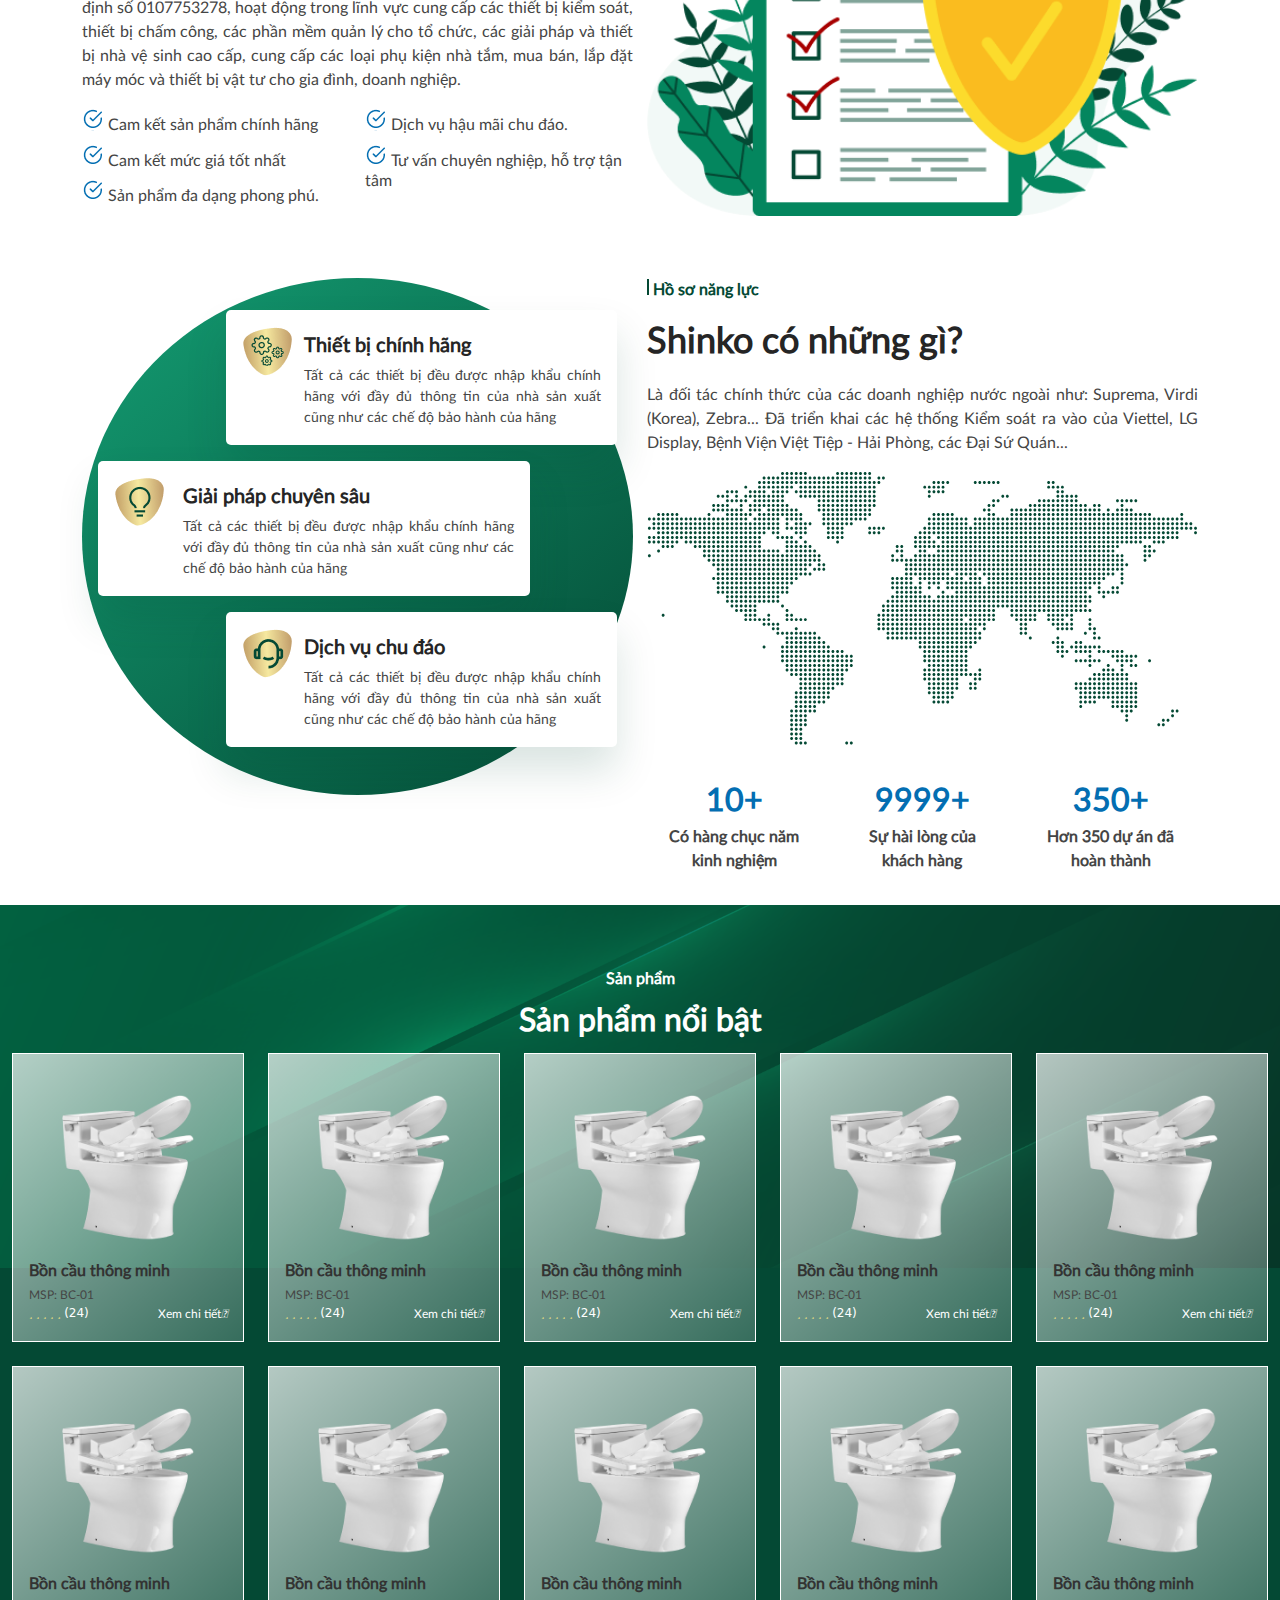
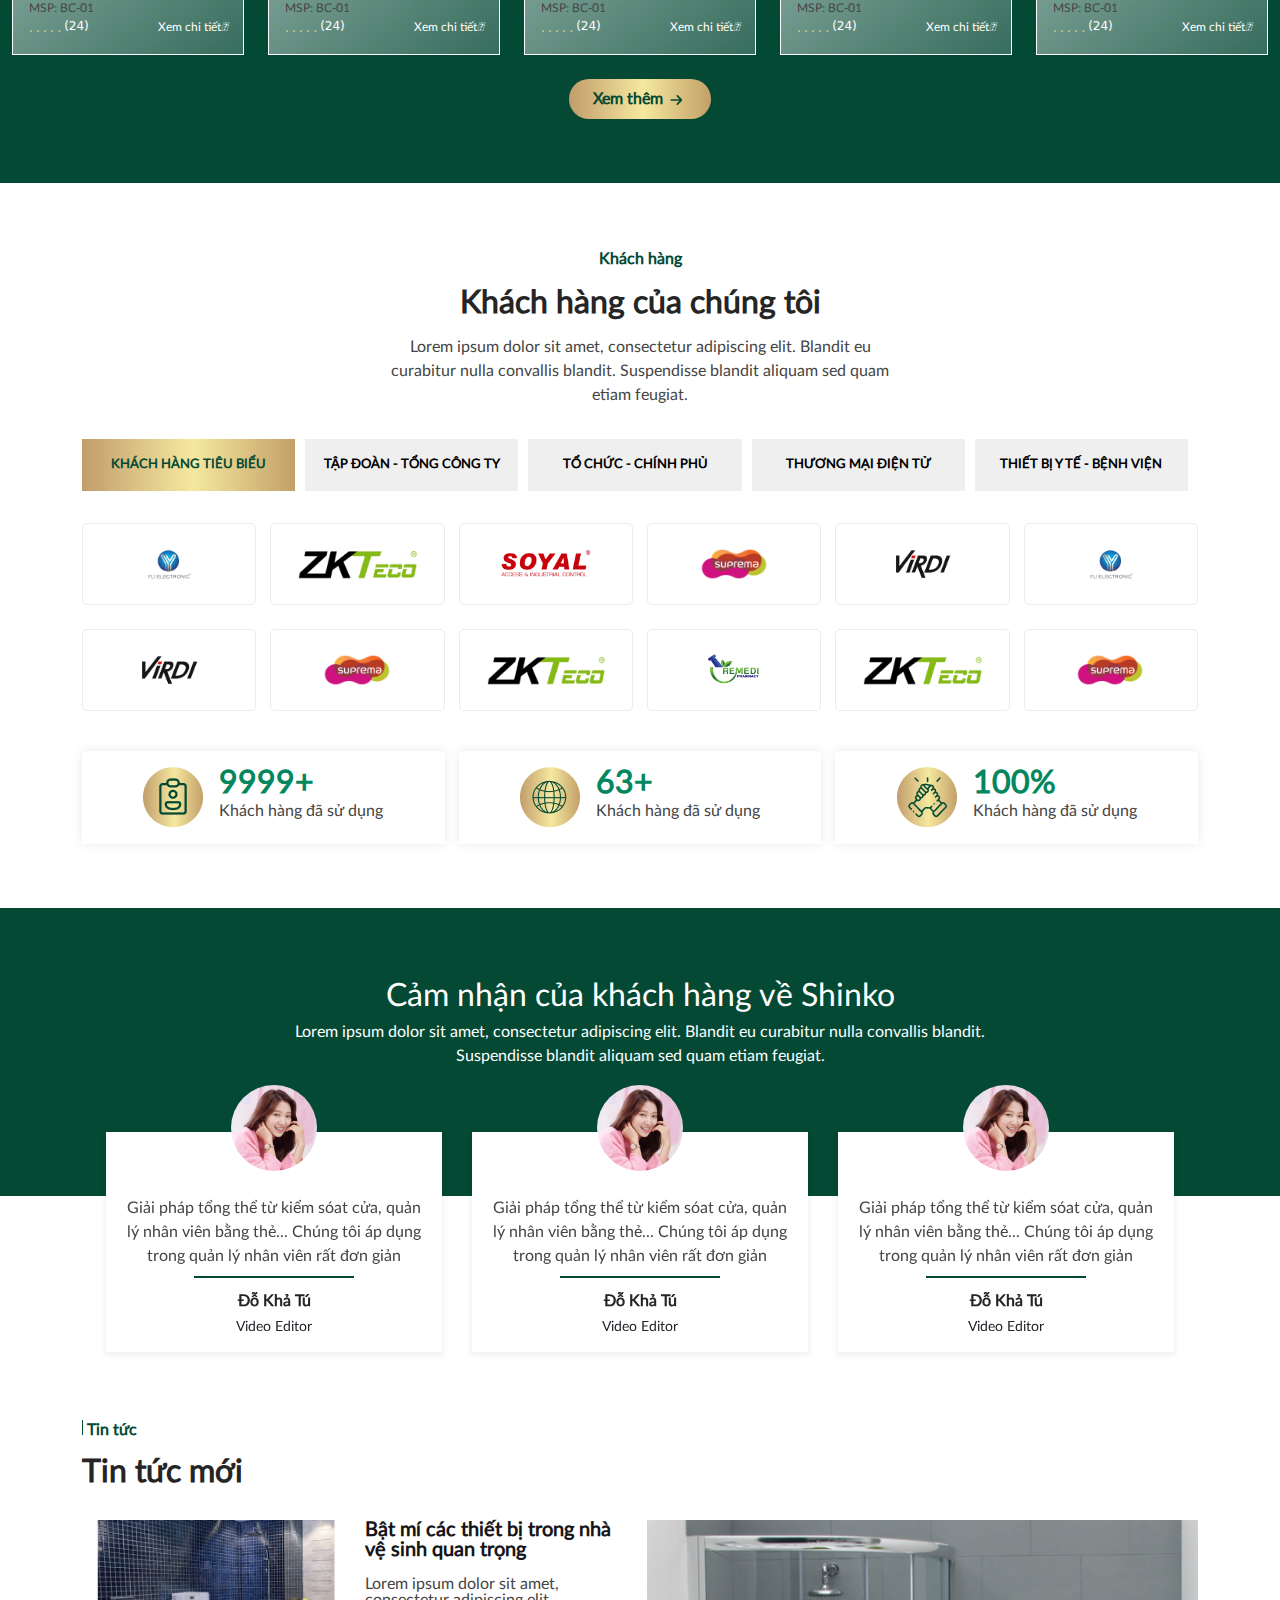
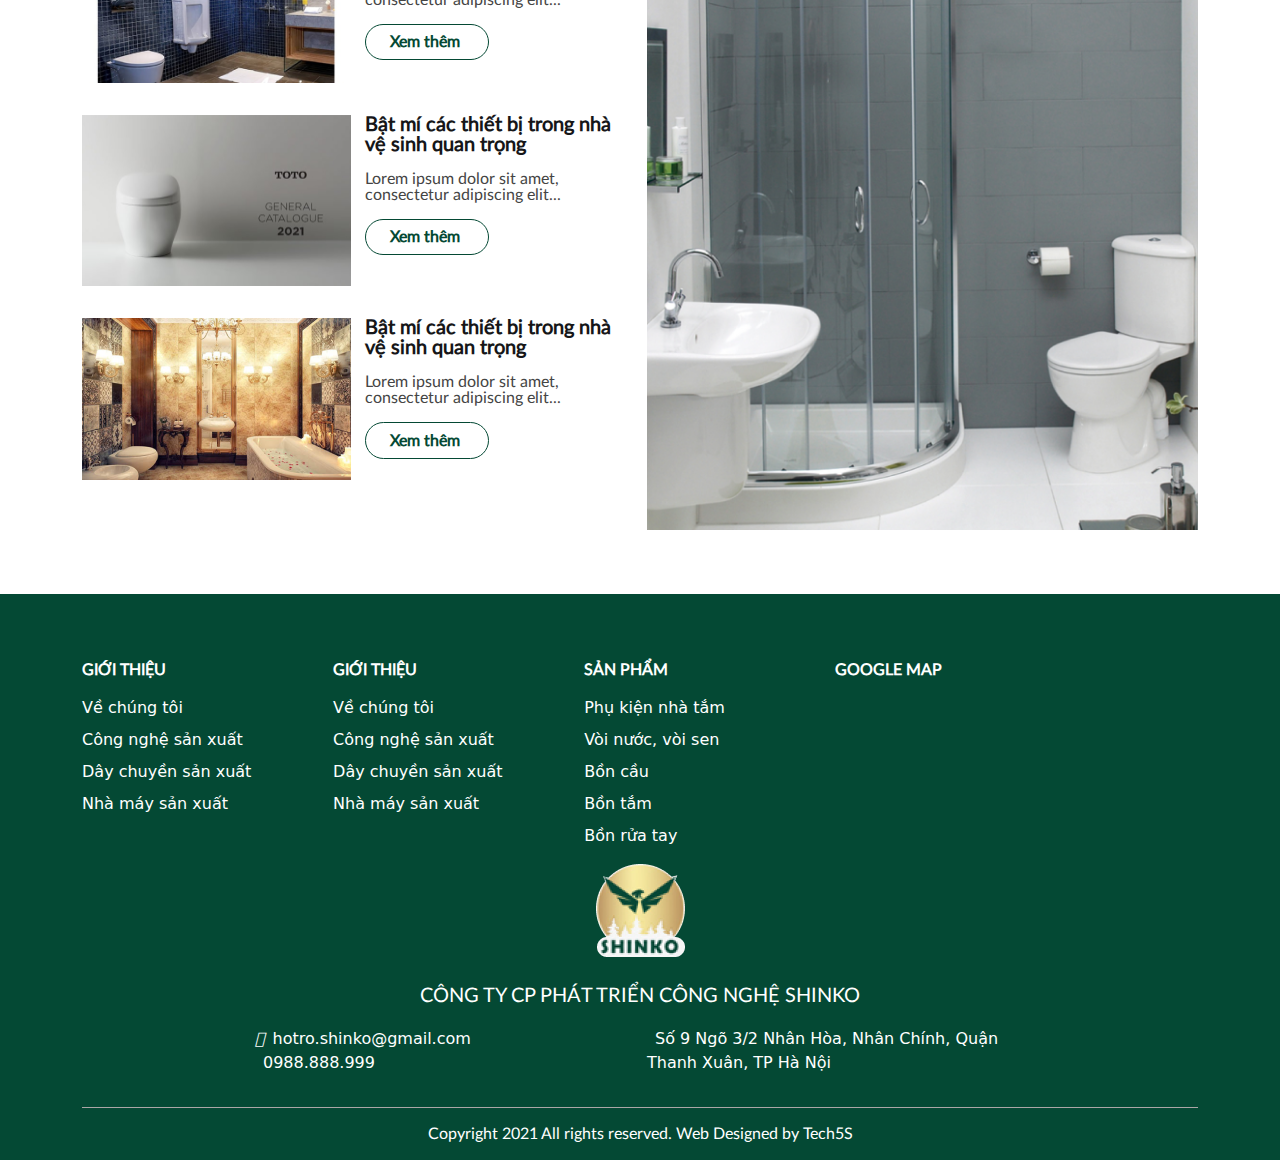
==== commit d909b64c: "update" ====
--- a/index2.html
+++ b/index2.html
@@ -84,132 +84,132 @@
                 </div>
             </div>
         </div>
-        <section class="banner">
-            <div class="swiper mySwiper">
-                <div class="swiper-wrapper">
-                    <div class="swiper-slide">
-                        <div class="container">
-                            <div class="row">
-                                <div class="col-lg-6 col-sm-6">
-                                    <div class="banner-box">
-                                        <div class="title">
-                                            <a href="" class="text">
-                                                Shinko
-                                            </a>
-                                        </div>
-                                        <div class="content-banner">
-                                            <a href="" class="text">
-                                                Đơn vị sản xuất và cung cấp thiết bị vệ sinh hàng đầu
-                                            </a>
-                                        </div>
-                                        <div class="text_">
-                                            Lorem ipsum dolor sit amet, consectetur adipiscing elit. Nec fusce dui fames
-                                            enim
-                                            placerat
-                                            tristique. Lorem ipsum dolor
-                                            sit amet, consectetur adipiscing elit.
-                                        </div>
-                                        <button class="btn-banner">Xem thêm
-                                            <svg xmlns="http://www.w3.org/2000/svg" id="Outline" viewBox="0 0 24 24"
-                                                width="20" height="20">
-                                                <path
-                                                    d="M18,12h0a2,2,0,0,0-.59-1.4l-4.29-4.3a1,1,0,0,0-1.41,0,1,1,0,0,0,0,1.42L15,11H5a1,1,0,0,0,0,2H15l-3.29,3.29a1,1,0,0,0,1.41,1.42l4.29-4.3A2,2,0,0,0,18,12Z" />
-                                            </svg>
-                                        </button>
-                                    </div>
-                                </div>
-                                <div class="col-lg-6 col-sm-6">
-                                    <div class="box-img"><a href="" class="c-img">
-                                            <img src="images/Group111.png" alt="">
-                                        </a></div>
-                                </div>
-                            </div>
-                        </div>
-                    </div>
-                    <div class="swiper-slide">
-                        <div class="container">
-                            <div class="row">
-                                <div class="col-lg-6 col-sm-6">
-                                    <div class="banner-box">
-                                        <div class="title">
-                                            <a href="" class="text">
-                                                Shinko
-                                            </a>
-                                        </div>
-                                        <div class="content-banner">
-                                            <a href="" class="text">
-                                                Đơn vị sản xuất và cung cấp thiết bị vệ sinh hàng đầu
-                                            </a>
-                                        </div>
-                                        <div class="text_">
-                                            Lorem ipsum dolor sit amet, consectetur adipiscing elit. Nec fusce dui fames
-                                            enim
-                                            placerat
-                                            tristique. Lorem ipsum dolor
-                                            sit amet, consectetur adipiscing elit.
-                                        </div>
-                                        <button class="btn-banner">Xem thêm
-                                            <svg xmlns="http://www.w3.org/2000/svg" id="Outline" viewBox="0 0 24 24"
-                                                width="20" height="20">
-                                                <path
-                                                    d="M18,12h0a2,2,0,0,0-.59-1.4l-4.29-4.3a1,1,0,0,0-1.41,0,1,1,0,0,0,0,1.42L15,11H5a1,1,0,0,0,0,2H15l-3.29,3.29a1,1,0,0,0,1.41,1.42l4.29-4.3A2,2,0,0,0,18,12Z" />
-                                            </svg>
-                                        </button>
-                                    </div>
-                                </div>
-                                <div class="col-lg-6 col-sm-6">
-                                    <div class="box-img"><a href="" class="c-img">
-                                            <img src="images/Group111.png" alt="">
-                                        </a></div>
-                                </div>
-                            </div>
-                        </div>
-                    </div>
-                    <div class="swiper-slide">
-                        <div class="container">
-                            <div class="row">
-                                <div class="col-lg-6 col-sm-6">
-                                    <div class="banner-box">
-                                        <div class="title">
-                                            <a href="" class="text">
-                                                Shinko
-                                            </a>
-                                        </div>
-                                        <div class="content-banner">
-                                            <a href="" class="text">
-                                                Đơn vị sản xuất và cung cấp thiết bị vệ sinh hàng đầu
-                                            </a>
-                                        </div>
-                                        <div class="text_">
-                                            Lorem ipsum dolor sit amet, consectetur adipiscing elit. Nec fusce dui fames
-                                            enim
-                                            placerat
-                                            tristique. Lorem ipsum dolor
-                                            sit amet, consectetur adipiscing elit.
-                                        </div>
-                                        <button class="btn-banner">Xem thêm
-                                            <svg xmlns="http://www.w3.org/2000/svg" id="Outline" viewBox="0 0 24 24"
-                                                width="20" height="20">
-                                                <path
-                                                    d="M18,12h0a2,2,0,0,0-.59-1.4l-4.29-4.3a1,1,0,0,0-1.41,0,1,1,0,0,0,0,1.42L15,11H5a1,1,0,0,0,0,2H15l-3.29,3.29a1,1,0,0,0,1.41,1.42l4.29-4.3A2,2,0,0,0,18,12Z" />
-                                            </svg>
-                                        </button>
-                                    </div>
-                                </div>
-                                <div class="col-lg-6 col-sm-6">
-                                    <div class="box-img"><a href="" class="c-img">
-                                            <img src="images/Group111.png" alt="">
-                                        </a></div>
-                                </div>
-                            </div>
-                        </div>
-                    </div>
-                </div>
-            </div>
-
-        </section>
+
     </header>
-
+    <section class="banner">
+        <div class="swiper mySwiper">
+            <div class="swiper-wrapper">
+                <div class="swiper-slide">
+                    <div class="container">
+                        <div class="row">
+                            <div class="col-lg-6 col-sm-6">
+                                <div class="banner-box">
+                                    <div class="title">
+                                        <a href="" class="text">
+                                            Shinko
+                                        </a>
+                                    </div>
+                                    <div class="content-banner">
+                                        <a href="" class="text">
+                                            Đơn vị sản xuất và cung cấp thiết bị vệ sinh hàng đầu
+                                        </a>
+                                    </div>
+                                    <div class="text_">
+                                        Lorem ipsum dolor sit amet, consectetur adipiscing elit. Nec fusce dui fames
+                                        enim
+                                        placerat
+                                        tristique. Lorem ipsum dolor
+                                        sit amet, consectetur adipiscing elit.
+                                    </div>
+                                    <button class="btn-banner">Xem thêm
+                                        <svg xmlns="http://www.w3.org/2000/svg" id="Outline" viewBox="0 0 24 24"
+                                            width="20" height="20">
+                                            <path
+                                                d="M18,12h0a2,2,0,0,0-.59-1.4l-4.29-4.3a1,1,0,0,0-1.41,0,1,1,0,0,0,0,1.42L15,11H5a1,1,0,0,0,0,2H15l-3.29,3.29a1,1,0,0,0,1.41,1.42l4.29-4.3A2,2,0,0,0,18,12Z" />
+                                        </svg>
+                                    </button>
+                                </div>
+                            </div>
+                            <div class="col-lg-6 col-sm-6">
+                                <div class="box-img"><a href="" class="c-img">
+                                        <img src="images/Group111.png" alt="">
+                                    </a></div>
+                            </div>
+                        </div>
+                    </div>
+                </div>
+                <div class="swiper-slide">
+                    <div class="container">
+                        <div class="row">
+                            <div class="col-lg-6 col-sm-6">
+                                <div class="banner-box">
+                                    <div class="title">
+                                        <a href="" class="text">
+                                            Shinko
+                                        </a>
+                                    </div>
+                                    <div class="content-banner">
+                                        <a href="" class="text">
+                                            Đơn vị sản xuất và cung cấp thiết bị vệ sinh hàng đầu
+                                        </a>
+                                    </div>
+                                    <div class="text_">
+                                        Lorem ipsum dolor sit amet, consectetur adipiscing elit. Nec fusce dui fames
+                                        enim
+                                        placerat
+                                        tristique. Lorem ipsum dolor
+                                        sit amet, consectetur adipiscing elit.
+                                    </div>
+                                    <button class="btn-banner">Xem thêm
+                                        <svg xmlns="http://www.w3.org/2000/svg" id="Outline" viewBox="0 0 24 24"
+                                            width="20" height="20">
+                                            <path
+                                                d="M18,12h0a2,2,0,0,0-.59-1.4l-4.29-4.3a1,1,0,0,0-1.41,0,1,1,0,0,0,0,1.42L15,11H5a1,1,0,0,0,0,2H15l-3.29,3.29a1,1,0,0,0,1.41,1.42l4.29-4.3A2,2,0,0,0,18,12Z" />
+                                        </svg>
+                                    </button>
+                                </div>
+                            </div>
+                            <div class="col-lg-6 col-sm-6">
+                                <div class="box-img"><a href="" class="c-img">
+                                        <img src="images/Group111.png" alt="">
+                                    </a></div>
+                            </div>
+                        </div>
+                    </div>
+                </div>
+                <div class="swiper-slide">
+                    <div class="container">
+                        <div class="row">
+                            <div class="col-lg-6 col-sm-6">
+                                <div class="banner-box">
+                                    <div class="title">
+                                        <a href="" class="text">
+                                            Shinko
+                                        </a>
+                                    </div>
+                                    <div class="content-banner">
+                                        <a href="" class="text">
+                                            Đơn vị sản xuất và cung cấp thiết bị vệ sinh hàng đầu
+                                        </a>
+                                    </div>
+                                    <div class="text_">
+                                        Lorem ipsum dolor sit amet, consectetur adipiscing elit. Nec fusce dui fames
+                                        enim
+                                        placerat
+                                        tristique. Lorem ipsum dolor
+                                        sit amet, consectetur adipiscing elit.
+                                    </div>
+                                    <button class="btn-banner">Xem thêm
+                                        <svg xmlns="http://www.w3.org/2000/svg" id="Outline" viewBox="0 0 24 24"
+                                            width="20" height="20">
+                                            <path
+                                                d="M18,12h0a2,2,0,0,0-.59-1.4l-4.29-4.3a1,1,0,0,0-1.41,0,1,1,0,0,0,0,1.42L15,11H5a1,1,0,0,0,0,2H15l-3.29,3.29a1,1,0,0,0,1.41,1.42l4.29-4.3A2,2,0,0,0,18,12Z" />
+                                        </svg>
+                                    </button>
+                                </div>
+                            </div>
+                            <div class="col-lg-6 col-sm-6">
+                                <div class="box-img"><a href="" class="c-img">
+                                        <img src="images/Group111.png" alt="">
+                                    </a></div>
+                            </div>
+                        </div>
+                    </div>
+                </div>
+            </div>
+        </div>
+
+    </section>
     <section class="service">
         <div class="container">
             <div class="row">
@@ -1190,7 +1190,7 @@
 
             <div class="client_ ">
                 <div class="row align-items-center">
-                    <div class="col-lg-4 col-12">
+                    <div class="col-lg-4 col-6">
                         <div class="box-client justify-content-center">
                             <a href="">
                                 <img src="images/Group 7433.png" alt="">
@@ -1220,7 +1220,7 @@
                             </div>
                         </div>
                     </div>
-                    <div class="col-lg-4 col-6">
+                    <div class="col-lg-4 col-12">
                         <div class="box-client  justify-content-center">
                             <a href="">
                                 <img src="images/Group 7438.png" alt="">
@@ -1254,67 +1254,83 @@
             </div>
         </div>
         <div class="box-x">
+
             <div class="container">
-                <div class="row">
-                    <div class="col-lg-4 col-sm-6">
-                        <div class="box-review">
-                            <div class="box-img _b">
-                                <a href="" class=""><img src="images/Park-Shin-Hye-nhan-hau-e1601215676616 1.png"
-                                        alt=""></a>
-                            </div>
-                            <div class="text-review">
-                                Giải pháp tổng thể từ kiểm sóat cửa, quản lý nhân viên bằng thẻ... Chúng tôi áp dụng
-                                trong
-                                quản lý nhân viên rất đơn giản
-                            </div>
-                            <div class="name-review">
-                                Đỗ Khả Tú
-                            </div>
-                            <div class="vi-tri">
-                                Video Editor
-                            </div>
-                        </div>
-                    </div>
-                    <div class="col-lg-4 col-sm-6">
-                        <div class="box-review">
-                            <div class="box-img _b">
-                                <a href="" class=""><img
-                                        src="images/202007300408124006-8d0d3279-3c90-4b0a-b483-aafe30b5dab9 1.png"
-                                        alt="">
-                                </a>
-                            </div>
-                            <div class="text-review">
-                                Giải pháp tổng thể từ kiểm sóat cửa, quản lý nhân viên bằng thẻ... Chúng tôi áp dụng
-                                trong
-                                quản lý nhân viên rất đơn giản
-                            </div>
-                            <div class="name-review">
-                                Lê Anh Đức
-                            </div>
-                            <div class="vi-tri">
-                                Nhân viên văn phòng
-                            </div>
-                        </div>
-                    </div>
-                    <div class="col-lg-4">
-                        <div class="box-review mb_0">
-                            <div class="box-img">
-                                <a href="" class=""><img src="images/photo-1-15806977500571622772397 1.png" alt=""></a>
-                            </div>
-                            <div class="text-review">
-                                Giải pháp tổng thể từ kiểm sóat cửa, quản lý nhân viên bằng thẻ... Chúng tôi áp dụng
-                                trong
-                                quản lý nhân viên rất đơn giản
-                            </div>
-                            <div class="name-review">
-                                Châu Đông Vũ
-                            </div>
-                            <div class="vi-tri">
-                                Designer
-                            </div>
-                        </div>
-                    </div>
-                </div>
+                <div class="swiper mySlider">
+                    <div class="swiper-wrapper">
+                        <div class="swiper-slide">
+                            <div class="box-review">
+                                <div class="box-img _b">
+                                    <a href="" class=""><img src="images/Park-Shin-Hye-nhan-hau-e1601215676616 1.png"
+                                            alt=""></a>
+                                </div>
+                                <div class="text-review">
+                                    Giải pháp tổng thể từ kiểm sóat cửa, quản lý nhân viên
+                                    bằng
+                                    thẻ... Chúng
+                                    tôi áp dụng
+                                    trong
+                                    quản lý nhân viên rất đơn giản
+                                </div>
+                                <div class="name-review">
+                                    Đỗ Khả Tú
+                                </div>
+                                <div class="vi-tri">
+                                    Video Editor
+                                </div>
+                            </div>
+                        </div>
+                        <div class="swiper-slide">
+                            <div class="box-review">
+                                <div class="box-img _b">
+                                    <a href="" class=""><img src="images/Park-Shin-Hye-nhan-hau-e1601215676616 1.png"
+                                            alt=""></a>
+                                </div>
+                                <div class="text-review">
+                                    Giải pháp tổng thể từ kiểm sóat cửa, quản lý nhân viên
+                                    bằng
+                                    thẻ... Chúng
+                                    tôi áp dụng
+                                    trong
+                                    quản lý nhân viên rất đơn giản
+                                </div>
+                                <div class="name-review">
+                                    Đỗ Khả Tú
+                                </div>
+                                <div class="vi-tri">
+                                    Video Editor
+                                </div>
+                            </div>
+                        </div>
+                        <div class="swiper-slide">
+                            <div class="box-review">
+                                <div class="box-img _b">
+                                    <a href="" class=""><img src="images/Park-Shin-Hye-nhan-hau-e1601215676616 1.png"
+                                            alt=""></a>
+                                </div>
+                                <div class="text-review">
+                                    Giải pháp tổng thể từ kiểm sóat cửa, quản lý nhân viên
+                                    bằng
+                                    thẻ... Chúng
+                                    tôi áp dụng
+                                    trong
+                                    quản lý nhân viên rất đơn giản
+                                </div>
+                                <div class="name-review">
+                                    Đỗ Khả Tú
+                                </div>
+                                <div class="vi-tri">
+                                    Video Editor
+                                </div>
+                            </div>
+                        </div>
+
+                    </div>
+                    <div class="swiper-button-next"></div>
+                    <div class="swiper-button-prev"></div>
+
+                </div>
+
             </div>
         </div>
         </div>
@@ -1333,77 +1349,70 @@
             </div>
             <div class="row">
                 <div class="col-lg-6 col-sm-12">
-                    <div class="box-new">
-                        <div class="new_">
-                            <div class="row">
-                                <div class="col-lg-6 mb_30">
-                                    <div class="box-img">
-                                        <a href="" class="c-img">
-                                            <img src="images/banner.png" alt=""></a>
-                                    </div>
-                                </div>
-                                <div class="col-lg-6">
-                                    <div class="new-conttent">
-                                        <div class="title-p">
-                                            <a href="" class="text">
-                                                Bật mí các thiết bị trong nhà vệ sinh quan trọng
-                                            </a>
-                                        </div>
-                                        <div class="content-p">
-                                            Lorem ipsum dolor sit amet, consectetur adipiscing elit...
-                                        </div>
-                                        <input type="submit" value="Xem thêm " class="btn-new">
-                                    </div>
-                                </div>
-                            </div>
-                        </div>
-                        <div class="new_">
-                            <div class="row">
-                                <div class="col-lg-6 mb_30">
-                                    <div class="box-img">
-                                        <a href="" class="c-img">
-                                            <img src="images/banner (1).png" alt=""></a>
-                                    </div>
-                                </div>
-                                <div class="col-lg-6">
-                                    <div class="new-conttent">
-                                        <div class="title-p">
-                                            <a href="" class="text">
-                                                Bật mí các thiết bị trong nhà vệ sinh quan trọng
-                                            </a>
-                                        </div>
-                                        <div class="content-p">
-                                            Lorem ipsum dolor sit amet, consectetur adipiscing elit...
-                                        </div>
-                                        <input type="submit" value="Xem thêm " class="btn-new">
-                                    </div>
-                                </div>
-                            </div>
-                        </div>
-                        <div class="new_">
-                            <div class="row">
-                                <div class="col-lg-6 mb_30">
-                                    <div class="box-img">
-                                        <a href="" class="c-img">
-                                            <img src="images/banner (2).png" alt=""></a>
-                                    </div>
-                                </div>
-                                <div class="col-lg-6">
-                                    <div class="new-conttent">
-                                        <div class="title-p">
-                                            <a href="" class="text">
-                                                Bật mí các thiết bị trong nhà vệ sinh quan trọng
-                                            </a>
-                                        </div>
-                                        <div class="content-p">
-                                            Lorem ipsum dolor sit amet, consectetur adipiscing elit...
-                                        </div>
-                                        <input type="submit" value="Xem thêm " class="btn-new">
-                                    </div>
-                                </div>
-                            </div>
-                        </div>
-                    </div>
+                    <div class="row mb-3">
+                        <div class="col-lg-6 col-sm-6 mb-3">
+                            <div class="box-img">
+                                <a href="" class="c-img">
+                                    <img src="images/banner.png" alt=""></a>
+                            </div>
+                        </div>
+                        <div class="col-lg-6 col-sm-6">
+                            <div class="new-conttent">
+                                <div class="title-p">
+                                    <a href="" class="text">
+                                        Bật mí các thiết bị trong nhà vệ sinh quan trọng
+                                    </a>
+                                </div>
+                                <div class="content-p">
+                                    Lorem ipsum dolor sit amet, consectetur adipiscing elit...
+                                </div>
+                                <input type="submit" value="Xem thêm " class="btn-new">
+                            </div>
+                        </div>
+                    </div>
+                    <div class="row mb-3">
+                        <div class="col-lg-6 col-sm-6 mb-3">
+                            <div class="box-img">
+                                <a href="" class="c-img">
+                                    <img src="images/banner (1).png" alt=""></a>
+                            </div>
+                        </div>
+                        <div class="col-lg-6 col-sm-6">
+                            <div class="new-conttent">
+                                <div class="title-p">
+                                    <a href="" class="text">
+                                        Bật mí các thiết bị trong nhà vệ sinh quan trọng
+                                    </a>
+                                </div>
+                                <div class="content-p">
+                                    Lorem ipsum dolor sit amet, consectetur adipiscing elit...
+                                </div>
+                                <input type="submit" value="Xem thêm " class="btn-new">
+                            </div>
+                        </div>
+                    </div>
+                    <div class="row mb-3">
+                        <div class="col-lg-6 col-sm-6 mb-3">
+                            <div class="box-img">
+                                <a href="" class="c-img">
+                                    <img src="images/banner (2).png" alt=""></a>
+                            </div>
+                        </div>
+                        <div class="col-lg-6 col-sm-6">
+                            <div class="new-conttent">
+                                <div class="title-p">
+                                    <a href="" class="text">
+                                        Bật mí các thiết bị trong nhà vệ sinh quan trọng
+                                    </a>
+                                </div>
+                                <div class="content-p">
+                                    Lorem ipsum dolor sit amet, consectetur adipiscing elit...
+                                </div>
+                                <input type="submit" value="Xem thêm " class="btn-new">
+                            </div>
+                        </div>
+                    </div>
+
                 </div>
                 <div class="col-lg-6 col-sm-12">
                     <div class="box-img"><a href="" class="c-img"><img src="images/phòng tắm đứng 1.png" alt=""></a>
@@ -1419,7 +1428,7 @@
 
                     <div class="col-lg-8">
                         <div class="row">
-                            <div class="col-lg-4 col-sm-4">
+                            <div class="col-lg-4 col-sm-4 col-6">
                                 <div class="introduce">
                                     <div class="title"><a href="" class="text">GIỚI THIỆU</a></div>
                                     <ul>
@@ -1430,7 +1439,7 @@
                                     </ul>
                                 </div>
                             </div>
-                            <div class="col-lg-4 col-sm-4">
+                            <div class="col-lg-4 col-sm-4 col-6">
                                 <div class="introduce">
                                     <div class="title"><a href="" class="text">GIỚI THIỆU</a></div>
                                     <ul>
@@ -1441,7 +1450,7 @@
                                     </ul>
                                 </div>
                             </div>
-                            <div class="col-lg-4 col-sm-4">
+                            <div class="col-lg-4 col-sm-4 col-12">
                                 <div class="product">
                                     <div class="title"><a href="" class="text">SẢN PHẨM</a></div>
                                     <ul>
@@ -1462,50 +1471,53 @@
                             <div class="map">
                                 <div class="title"><a href="" class="text">GOOGLE MAP</a></div>
                             </div>
-                            <div class="box"><a href="" class="c-img"><img src="images/Rectangle 1263.png" alt=""></a>
-                            </div>
-                        </div>
-                    </div>
-                    <div class="col-lg-12">
-                        <div class="box-img">
-                            <a href="" class="">
-                                <img src="images/Mask Group (11).png" alt="">
-                            </a>
-                            <div class="text-cty">
-                                Công ty cp phát triển công nghệ shinko
-                            </div>
-                        </div>
-
-                        <div class="box-contact_">
-                            <div class="row">
-                                <div class="col-lg-6 col-sm-6">
-                                    <div class="contact__">
-                                        <a href="mailto:hotro.shinko@gmail.com" class="email">
-                                            <i class="fal fa-envelope"></i>hotro.shinko@gmail.com
-                                        </a>
-                                        <a href="tel:098888999" class="phone">
-                                            <i class="fal fa-phone-alt"></i>0988.888.999
-                                        </a>
-                                    </div>
-                                </div>
-                                <div class="col-lg-6 col-sm-6">
-                                    <div class="box-adress">
-                                        <a href="">
-                                            <i class="far fa-map-marker-alt"></i> Số 9 Ngõ 3/2 Nhân Hòa, Nhân Chính,
-                                            Quận Thanh Xuân, TP Hà Nội
-                                        </a>
-                                    </div>
-                                </div>
-                            </div>
-
-
-                        </div>
-                    </div>
-                </div>
-            </div>
-            <div class="text-bottom">
-                Copyright 2021 All rights reserved. Web Designed by Tech5S
-            </div>
+                            <iframe
+                                src="https://www.google.com/maps/embed?pb=!1m18!1m12!1m3!1d8857.388612338513!2d105.77497030370354!3d21.029758242075147!2m3!1f0!2f0!3f0!3m2!1i1024!2i768!4f13.1!3m3!1m2!1s0x313454b15bca0999%3A0x4a21a3d9b00a7f3b!2zTeG7uSDEkMOsbmggUGxhemEsIFRy4bqnbiBCw6xuaCwgTeG7uSDEkMOsbmgsIFThu6sgTGnDqm0sIEjDoCBO4buZaSwgVmnhu4d0IE5hbQ!5e0!3m2!1svi!2s!4v1632544656050!5m2!1svi!2s"
+                                max-width="400" max-height="200" style="border:0;" allowfullscreen=""
+                                loading="lazy"></iframe>
+                        </div>
+                    </div>
+                </div>
+                <div class="col-lg-12">
+                    <div class="box-img">
+                        <a href="" class="">
+                            <img src="images/Mask Group (11).png" alt="">
+                        </a>
+                        <div class="text-cty">
+                            Công ty cp phát triển công nghệ shinko
+                        </div>
+                    </div>
+
+                    <div class="box-contact_">
+                        <div class="row">
+                            <div class="col-lg-6 col-sm-6">
+                                <div class="contact__">
+                                    <a href="mailto:hotro.shinko@gmail.com" class="email">
+                                        <i class="fal fa-envelope"></i>hotro.shinko@gmail.com
+                                    </a>
+                                    <a href="tel:098888999" class="phone">
+                                        <i class="fal fa-phone-alt"></i>0988.888.999
+                                    </a>
+                                </div>
+                            </div>
+                            <div class="col-lg-6 col-sm-6">
+                                <div class="box-adress">
+                                    <a href="">
+                                        <i class="far fa-map-marker-alt"></i> Số 9 Ngõ 3/2 Nhân Hòa, Nhân Chính,
+                                        Quận Thanh Xuân, TP Hà Nội
+                                    </a>
+                                </div>
+                            </div>
+                        </div>
+
+
+                    </div>
+                </div>
+            </div>
+        </div>
+        <div class="text-bottom">
+            Copyright 2021 All rights reserved. Web Designed by Tech5S
+        </div>
         </div>
     </footer>
     <script src="https://ajax.googleapis.com/ajax/libs/jquery/3.4.1/jquery.min.js"></script>
--- a/css/style2.css
+++ b/css/style2.css
@@ -29,6 +29,16 @@
   padding: 0.5rem;
 }
 header {
+  position: sticky;
+  top: 0;
+  right: 0;
+  left: 0;
+  z-index: 100;
+  background-color: #fff;
+  box-shadow: 0 2px 5px 2px rgb(0 0 0 / 5%);
+}
+header,
+.banner {
   background-image: url(../images/348\ [Converted]-01\ 1.png);
   background-size: cover;
   background-repeat: no-repeat;
@@ -514,6 +524,9 @@
   text-align: center;
   position: relative;
 }
+.review .swiper {
+  padding: 4rem 1.5rem 1rem 1.5rem;
+}
 .review .title .text {
   font-size: 2rem;
   color: #fff;
@@ -534,21 +547,24 @@
 .box-review {
   text-align: center;
   background: #ffffff;
-  box-shadow: 0px 24px 40px rgba(4, 73, 52, 0.1);
-  padding: 1rem;
+  box-shadow: 0 2px 5px 2px rgb(0 0 0 / 5%);
+  padding: 4rem 1rem 1rem 1rem;
   position: relative;
 }
 .box-review .box-img {
-  position: relative;
-  margin-top: -20%;
-  margin-bottom: 1rem;
+  position: absolute;
+  margin-top: -33%;
+  margin-bottom: 1rem;
+  transform: translateX(-50%);
+  left: 50%;
 }
 .box-review .box-img img {
   border-radius: 50%;
-}
-.review .top {
+  width: auto;
+}
+/* .review .top {
   margin-bottom: 3rem;
-}
+} */
 .box-review .text-review {
   font-family: Lato;
   font-style: normal;
@@ -588,12 +604,24 @@
   font-size: 0.875rem;
   line-height: 1.25;
 }
+.review .swiper-button-prev:after,
+.review .swiper-button-next:after {
+  font-size: 1rem;
+  color: #044934;
+  background: linear-gradient(90deg, #c19d6b 0%, #f5e89f 52.08%, #c3a068 100%);
+  padding: 0.5rem 0.75rem;
+  border-radius: 50%;
+}
+.review .swiper-slide {
+  max-width: 100%;
+}
 .box-x {
   position: absolute;
   width: 100%;
+  margin-top: -1rem;
 }
 .new {
-  margin-top: 6rem;
+  margin-top: 10rem;
   padding: 4rem 0;
 }
 .new .title .text {
--- a/css/responsive.css
+++ b/css/responsive.css
@@ -34,6 +34,9 @@
   }
   .logo img {
     width: 100%;
+  }
+  .menu {
+    display: none;
   }
   .nav-menu {
     display: none;
@@ -229,15 +232,16 @@
   .banner-box {
     padding-top: 0;
   }
+  .slide-home .box_content .inner .text_content {
+    display: none;
+  }
 }
 @media (max-width: 768px) {
-  .new_ {
+  /* .new_ {
     width: 50%;
     margin-right: 0.5rem;
-  }
-  .box-new {
-    display: flex;
-  }
+  } */
+
   .tablinks {
     width: 46%;
     font-size: 0.675rem;
@@ -294,9 +298,17 @@
     padding-left: 1rem;
   }
   .box-business .caption .text {
-    font-size: 0.75rem;
-  }
-
+    font-size: 0.65rem;
+  }
+  .value .text-content {
+    margin-bottom: 0;
+  }
+  .banner-box {
+    position: absolute;
+  }
+  .banner-box .text_ {
+    display: none;
+  }
   .box-icon .box .text {
     font-size: 0.75rem;
   }
@@ -310,7 +322,9 @@
     width: 33.3%;
     padding: 0 0.5rem;
   }
-
+  .box-new {
+    display: flex;
+  }
   /* .box-2 {
     display: flex;
   } */
